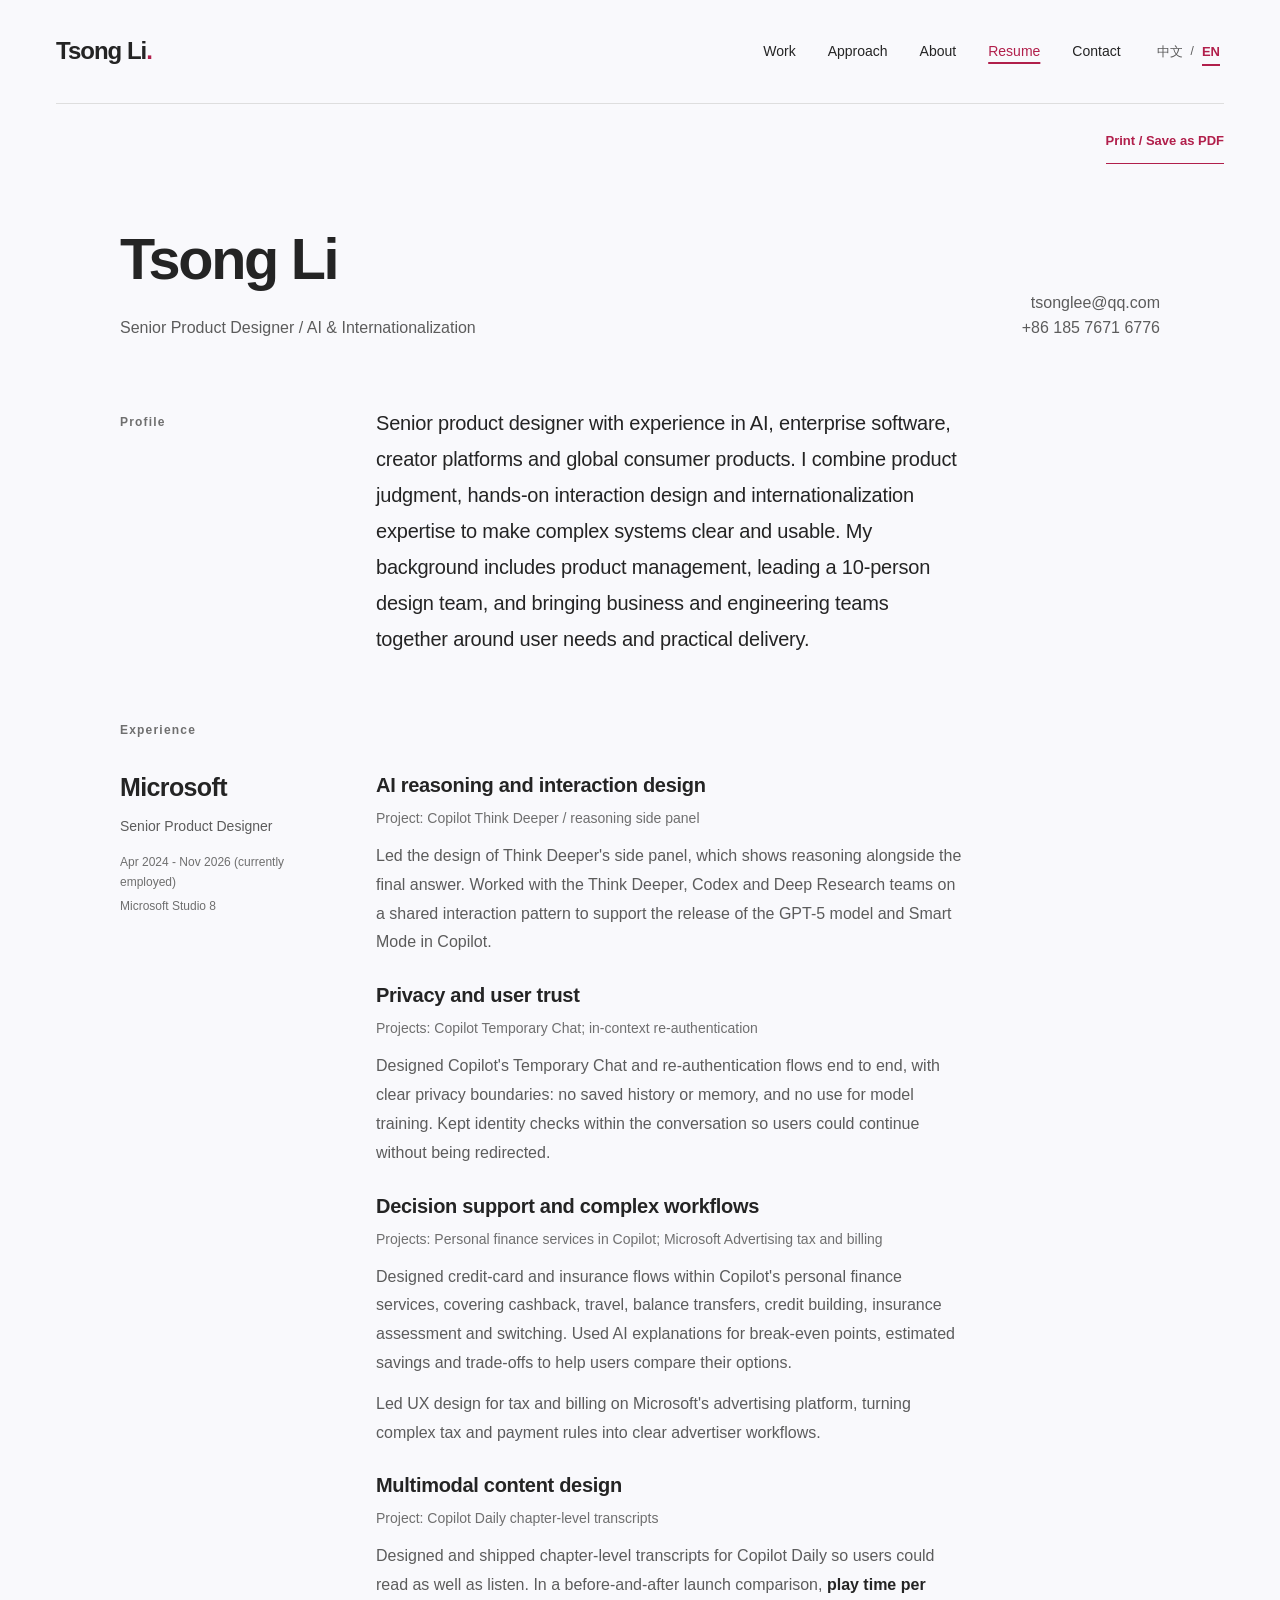
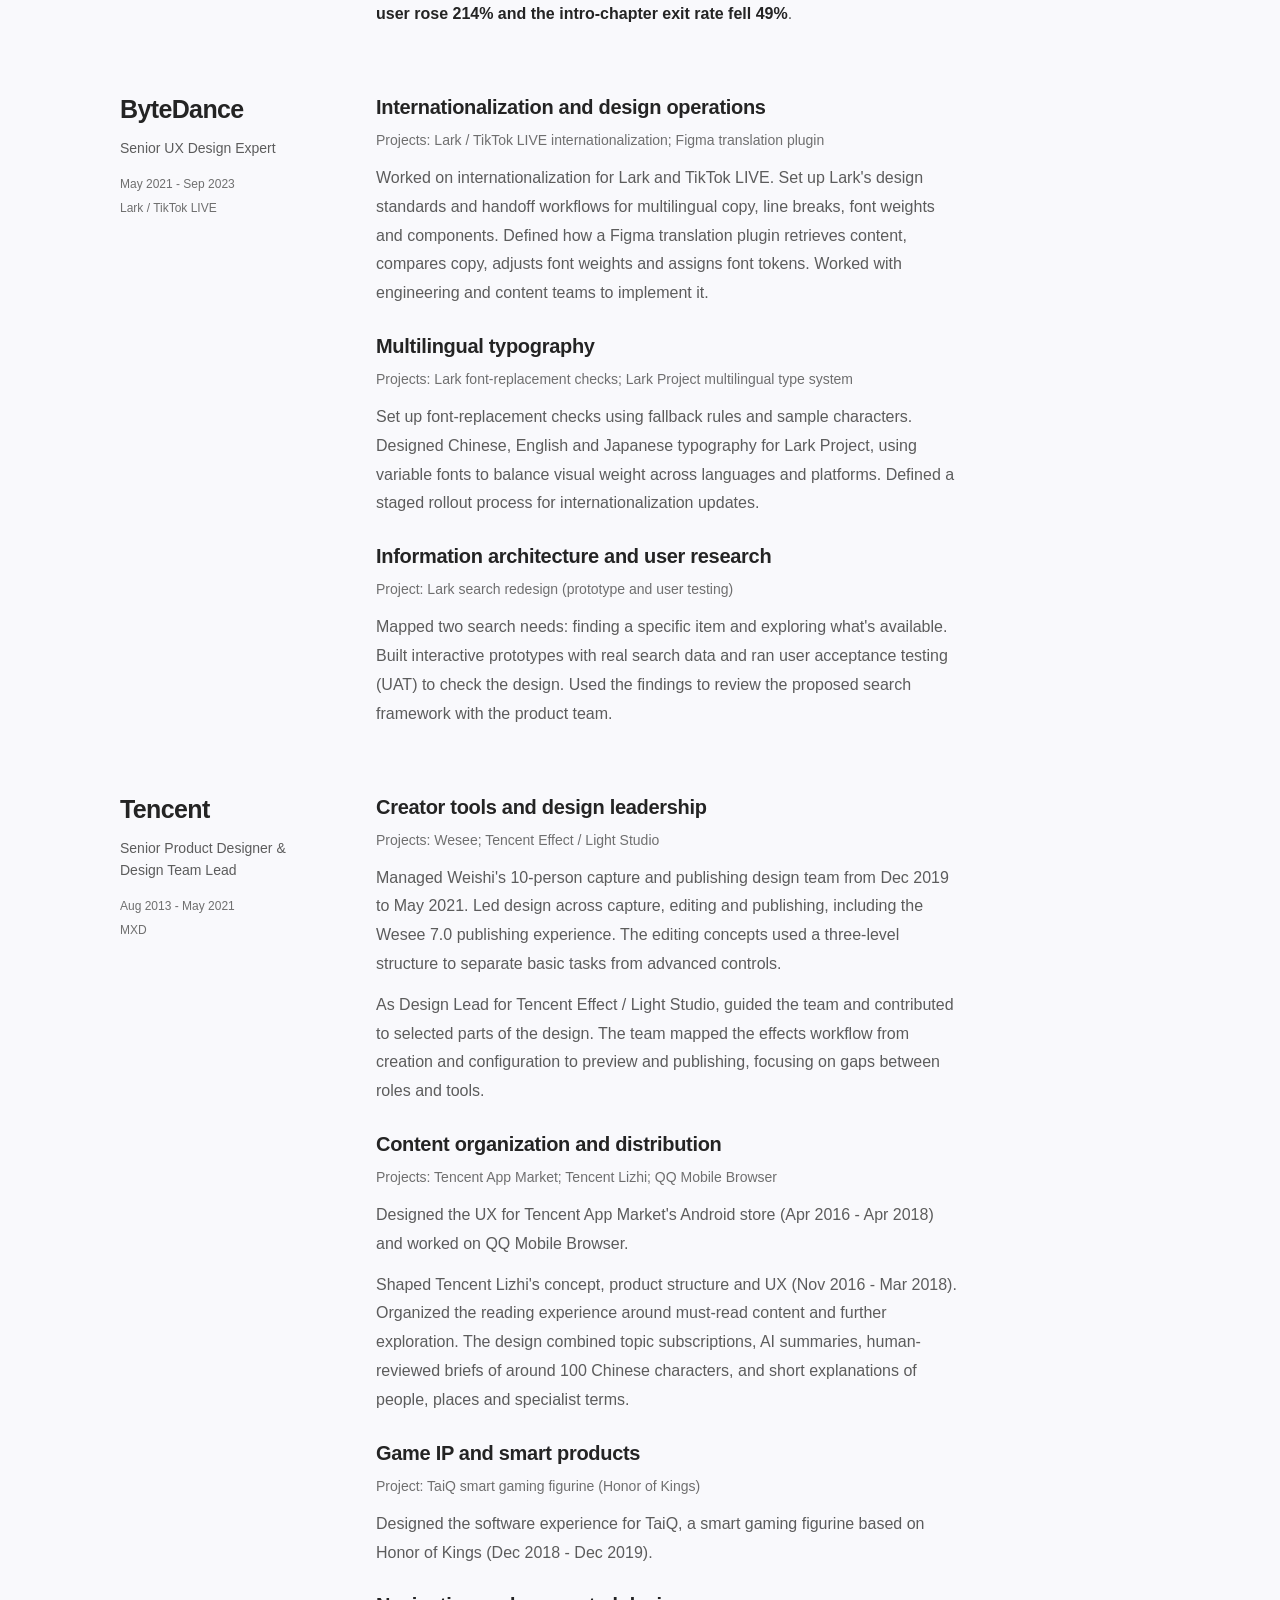
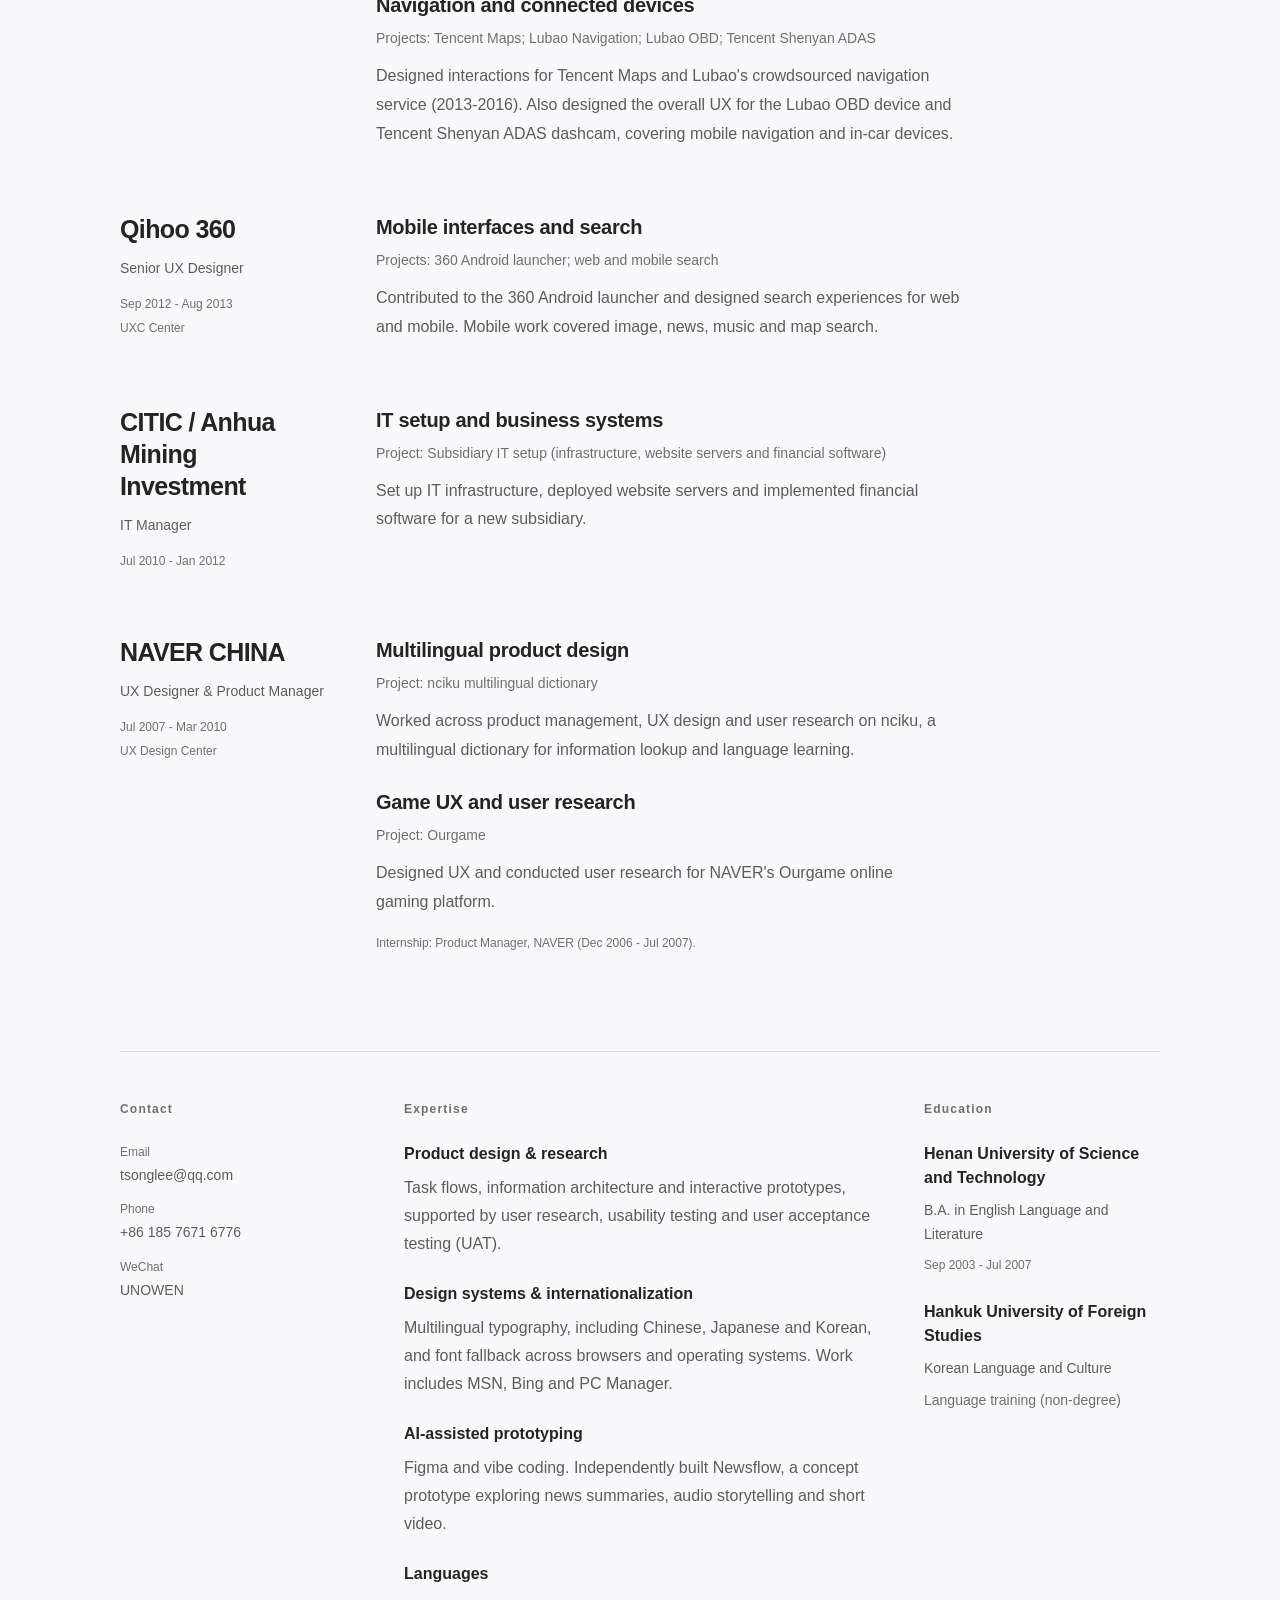
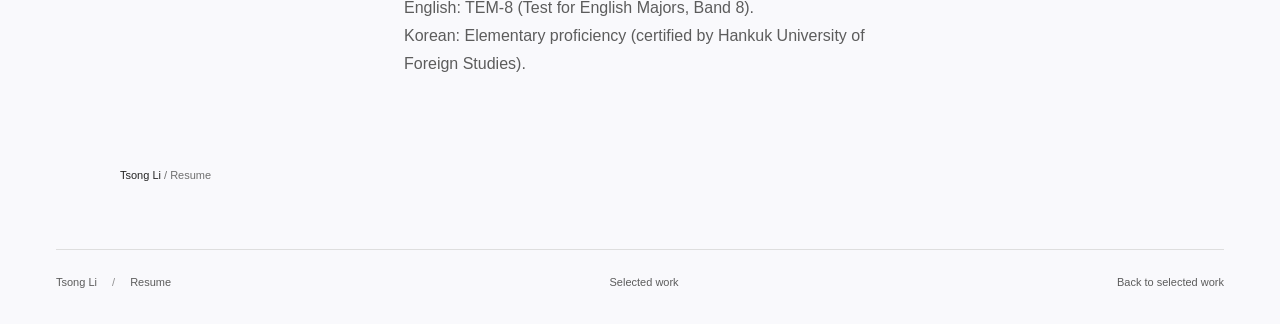
==== resume.html @ 985e0d4c "Publish bilingual portfolio and resume" ====
<!doctype html>
<html lang="en">
<head>
  <meta charset="utf-8">
  <meta name="viewport" content="width=device-width, initial-scale=1">
  <meta name="description" content="Tsong Li's professional resume, including experience, expertise, education, and contact information.">
  <title>Tsong Li | Resume</title>
  <script>
      (() => {
        const param = new URLSearchParams(window.location.search).get("scoutTheme");
        const theme =
          param || (window.matchMedia("(prefers-color-scheme: dark)").matches ? "dark" : "light");
        document.documentElement.setAttribute("data-theme", theme);
      })();
    </script>
  <style>:root {
        color-scheme: light;
        --cp-bg: #f7f4ef;
        --cp-bg-elevated: #fcfbf8;
        --cp-surface: #ffffff;
        --cp-surface-soft: #f5f5f5;
        --cp-border: #dedede;
        --cp-border-strong: #919191;
        --cp-text: #242424;
        --cp-text-muted: #5c5c5c;
        --cp-text-soft: #6f6f6f;
        --cp-accent: #b11f4b;
        --cp-accent-hover: #9a1a41;
        --cp-accent-soft: rgba(177, 31, 75, 0.08);
        --cp-accent-fg: #ffffff;
        --cp-success: #16a34a;
        --cp-danger: #dc2626;
        --cp-warning: #f59e0b;
        --cp-link: #0078d4;
        --cp-shadow: 0 18px 48px rgba(0, 0, 0, 0.12);
        --cp-overlay: rgba(255, 255, 255, 0.8);
        --cp-panel: rgba(255, 255, 255, 0.86);
        --cp-panel-strong: rgba(255, 255, 255, 0.96);
        --cp-sheen: rgba(255, 255, 255, 0.55);
        --cp-highlight: rgba(177, 31, 75, 0.12);
      }
      html[data-theme="dark"] {
        color-scheme: dark;
        --cp-bg: #3d3b3a;
        --cp-bg-elevated: #343231;
        --cp-surface: #292929;
        --cp-surface-soft: #2e2e2e;
        --cp-border: #474747;
        --cp-border-strong: #5f5f5f;
        --cp-text: #dedede;
        --cp-text-muted: #919191;
        --cp-text-soft: #b0b0b0;
        --cp-accent: #fd8ea1;
        --cp-accent-hover: #fb7b91;
        --cp-accent-soft: rgba(253, 142, 161, 0.14);
        --cp-accent-fg: #1a1a1a;
        --cp-success: #4ade80;
        --cp-danger: #f87171;
        --cp-warning: #fbbf24;
        --cp-link: #4da6ff;
        --cp-shadow: 0 18px 48px rgba(0, 0, 0, 0.32);
        --cp-overlay: rgba(41, 41, 41, 0.88);
        --cp-panel: rgba(41, 41, 41, 0.72);
        --cp-panel-strong: rgba(41, 41, 41, 0.96);
        --cp-sheen: rgba(255, 255, 255, 0.04);
        --cp-highlight: rgba(253, 142, 161, 0.12);
      }</style>
  <script src="/language-init.js"></script>
  <link rel="stylesheet" href="/styles.css">
  <link rel="stylesheet" href="/resume.css">
  <script src="/translations.js" defer></script>
  <script src="/app.js" defer></script>
</head>
<body class="resume-page">
  <a class="skip-link" href="#main">Skip to content</a>
  <header class="site-header wrap">
    <a class="wordmark" href="/" aria-label="Tsong Li, home">Tsong Li<span class="wordmark-dot" aria-hidden="true">.</span></a>
    <nav aria-label="Main navigation">
      <a href="/#work">Work</a>
      <a href="/#approach">Approach</a>
      <a href="/#about">About</a>
      <a href="/resume.html" aria-current="page">Resume</a>
      <a href="/#contact">Contact</a>
    </nav>
  </header>
  <div class="resume-actions wrap">
    <button class="resume-print" type="button">Print / Save as PDF</button>
  </div>
  <main id="main" class="resume-shell">
    <div class="resume-copy resume-copy--en" data-direction="graphite" lang="en"><section class="resume" aria-labelledby="en-resume-name">
        <header class="resume-header">
          <div class="identity">
            <p class="eyebrow">Resume</p>
            <h1 id="en-resume-name">Tsong Li</h1>
            <p class="direction">Senior Product Designer / AI &amp; Internationalization</p>
          </div>
          <div class="header-contact" aria-label="Contact overview">
            <p>tsonglee@qq.com</p>
            <p>+86 185 7671 6776</p>
          </div>
        </header>

        <div class="resume-body">
          <div class="main-column">
            <section aria-labelledby="en-profile-heading">
              <div class="section-heading"><h2 id="en-profile-heading">Profile</h2></div>
              <p class="summary">Senior product designer with experience in AI, enterprise software, creator platforms and global consumer products. I combine product judgment, hands-on interaction design and internationalization expertise to make complex systems clear and usable. My background includes product management, leading a 10-person design team, and bringing business and engineering teams together around user needs and practical delivery.</p>
            </section>

            <section class="experience" aria-labelledby="en-experience-heading">
              <div class="section-heading"><h2 id="en-experience-heading">Experience</h2></div>

              <section class="job" aria-labelledby="en-microsoft-heading">
                <header class="job-info"><h3 class="job-title" id="en-microsoft-heading">Microsoft <span class="job-role">Senior Product Designer</span></h3>
<p class="job-meta"><span>Apr 2024 - Nov 2026 (currently employed)</span><span>Microsoft Studio 8</span></p></header>
                <ul>
                  <li>
                    <strong>AI reasoning and interaction design</strong>
                    <span class="case-projects">Project: <a href="/work/think-deeper.html">Copilot Think Deeper</a> / reasoning side panel</span>
                    <p class="case-detail">Led the design of Think Deeper's side panel, which shows reasoning alongside the final answer. Worked with the Think Deeper, Codex and Deep Research teams on a shared interaction pattern to support the release of the GPT-5 model and Smart Mode in Copilot.</p>
                  </li>
                  <li>
                    <strong>Privacy and user trust</strong>
                    <span class="case-projects">Projects: <a href="/work/private-chat.html">Copilot Temporary Chat</a>; in-context re-authentication</span>
                    <p class="case-detail">Designed Copilot's Temporary Chat and re-authentication flows end to end, with clear privacy boundaries: no saved history or memory, and no use for model training. Kept identity checks within the conversation so users could continue without being redirected.</p>
                  </li>
                  <li>
                    <strong>Decision support and complex workflows</strong>
                    <span class="case-projects">Projects: <a href="/work/personal-finance.html">Personal finance services in Copilot</a>; <a href="/work/tax-cti.html">Microsoft Advertising tax and billing</a></span>
                    <p class="case-detail">Designed credit-card and insurance flows within Copilot's personal finance services, covering cashback, travel, balance transfers, credit building, insurance assessment and switching. Used AI explanations for break-even points, estimated savings and trade-offs to help users compare their options.</p>
                    <p class="case-detail">Led UX design for tax and billing on Microsoft's advertising platform, turning complex tax and payment rules into clear advertiser workflows.</p>
                  </li>
                  <li>
                    <strong>Multimodal content design</strong>
                    <span class="case-projects">Project: <a href="/work/copilot-daily.html">Copilot Daily</a> chapter-level transcripts</span>
                    <p class="case-detail">Designed and shipped chapter-level transcripts for Copilot Daily so users could read as well as listen. In a before-and-after launch comparison, <strong>play time per user rose 214% and the intro-chapter exit rate fell 49%</strong>.</p>
                  </li>
                </ul>
              </section>

              <section class="job" aria-labelledby="en-bytedance-heading">
                <header class="job-info"><h3 class="job-title" id="en-bytedance-heading">ByteDance <span class="job-role">Senior UX Design Expert</span></h3>
<p class="job-meta"><span>May 2021 - Sep 2023</span><span>Lark / TikTok LIVE</span></p></header>
                <ul>
                  <li>
                    <strong>Internationalization and design operations</strong>
                    <span class="case-projects">Projects: <a href="/work/lark-i18n.html">Lark / TikTok LIVE internationalization</a>; Figma translation plugin</span>
                    <p class="case-detail">Worked on internationalization for Lark and TikTok LIVE. Set up Lark's design standards and handoff workflows for multilingual copy, line breaks, font weights and components. Defined how a Figma translation plugin retrieves content, compares copy, adjusts font weights and assigns font tokens. Worked with engineering and content teams to implement it.</p>
                  </li>
                  <li>
                    <strong>Multilingual typography</strong>
                    <span class="case-projects">Projects: Lark font-replacement checks; Lark Project multilingual type system</span>
                    <p class="case-detail">Set up font-replacement checks using fallback rules and sample characters. Designed Chinese, English and Japanese typography for Lark Project, using variable fonts to balance visual weight across languages and platforms. Defined a staged rollout process for internationalization updates.</p>
                  </li>
                  <li>
                    <strong>Information architecture and user research</strong>
                    <span class="case-projects">Project: Lark search redesign (prototype and user testing)</span>
                    <p class="case-detail">Mapped two search needs: finding a specific item and exploring what's available. Built interactive prototypes with real search data and ran user acceptance testing (UAT) to check the design. Used the findings to review the proposed search framework with the product team.</p>
                  </li>
                </ul>
              </section>

              <section class="job career-continuation" aria-labelledby="en-tencent-heading">
                <header class="job-info"><h3 class="job-title" id="en-tencent-heading">Tencent <span class="job-role">Senior Product Designer &amp; Design Team Lead</span></h3>
<p class="job-meta"><span>Aug 2013 - May 2021</span><span>MXD</span></p></header>
                <ul>
                  <li>
                    <strong>Creator tools and design leadership</strong>
                    <span class="case-projects">Projects: <a href="/work/weishi-7.html">Wesee</a>; <a href="/work/light-studio.html">Tencent Effect / Light Studio</a></span>
                    <p class="case-detail">Managed Weishi's 10-person capture and publishing design team from Dec 2019 to May 2021. Led design across capture, editing and publishing, including the Wesee 7.0 publishing experience. The editing concepts used a three-level structure to separate basic tasks from advanced controls.</p>
                    <p class="case-detail">As Design Lead for Tencent Effect / Light Studio, guided the team and contributed to selected parts of the design. The team mapped the effects workflow from creation and configuration to preview and publishing, focusing on gaps between roles and tools.</p>
                  </li>
                  <li>
                    <strong>Content organization and distribution</strong>
                    <span class="case-projects">Projects: Tencent App Market; Tencent Lizhi; QQ Mobile Browser</span>
                    <p class="case-detail">Designed the UX for Tencent App Market's Android store (Apr 2016 - Apr 2018) and worked on QQ Mobile Browser.</p>
                    <p class="case-detail">Shaped Tencent Lizhi's concept, product structure and UX (Nov 2016 - Mar 2018). Organized the reading experience around must-read content and further exploration. The design combined topic subscriptions, AI summaries, human-reviewed briefs of around 100 Chinese characters, and short explanations of people, places and specialist terms.</p>
                  </li>
                  <li>
                    <strong>Game IP and smart products</strong>
                    <span class="case-projects">Project: TaiQ smart gaming figurine (Honor of Kings)</span>
                    <p class="case-detail">Designed the software experience for TaiQ, a smart gaming figurine based on Honor of Kings (Dec 2018 - Dec 2019).</p>
                  </li>
                  <li>
                    <strong>Navigation and connected devices</strong>
                    <span class="case-projects">Projects: Tencent Maps; Lubao Navigation; Lubao OBD; Tencent Shenyan ADAS</span>
                    <p class="case-detail">Designed interactions for Tencent Maps and Lubao's crowdsourced navigation service (2013-2016). Also designed the overall UX for the Lubao OBD device and Tencent Shenyan ADAS dashcam, covering mobile navigation and in-car devices.</p>
                  </li>
                </ul>
              </section>

              <section class="job" aria-labelledby="en-qihoo-heading">
                <header class="job-info"><h3 class="job-title" id="en-qihoo-heading">Qihoo 360 <span class="job-role">Senior UX Designer</span></h3>
<p class="job-meta"><span>Sep 2012 - Aug 2013</span><span>UXC Center</span></p></header>
                <ul>
                  <li>
                    <strong>Mobile interfaces and search</strong>
                    <span class="case-projects">Projects: 360 Android launcher; web and mobile search</span>
                    <p class="case-detail">Contributed to the 360 Android launcher and designed search experiences for web and mobile. Mobile work covered image, news, music and map search.</p>
                  </li>
                </ul>
              </section>

              <section class="job" aria-labelledby="en-citic-heading">
                <header class="job-info"><h3 class="job-title" id="en-citic-heading">CITIC / Anhua Mining Investment <span class="job-role">IT Manager</span></h3>
<p class="job-meta"><span>Jul 2010 - Jan 2012</span></p></header>
                <ul>
                  <li>
                    <strong>IT setup and business systems</strong>
                    <span class="case-projects">Project: Subsidiary IT setup (infrastructure, website servers and financial software)</span>
                    <p class="case-detail">Set up IT infrastructure, deployed website servers and implemented financial software for a new subsidiary.</p>
                  </li>
                </ul>
              </section>

              <section class="job" aria-labelledby="en-naver-heading">
                <header class="job-info"><h3 class="job-title" id="en-naver-heading">NAVER CHINA <span class="job-role">UX Designer &amp; Product Manager</span></h3>
<p class="job-meta"><span>Jul 2007 - Mar 2010</span><span>UX Design Center</span></p></header>
                <ul>
                  <li>
                    <strong>Multilingual product design</strong>
                    <span class="case-projects">Project: nciku multilingual dictionary</span>
                    <p class="case-detail">Worked across product management, UX design and user research on nciku, a multilingual dictionary for information lookup and language learning.</p>
                  </li>
                  <li>
                    <strong>Game UX and user research</strong>
                    <span class="case-projects">Project: Ourgame</span>
                    <p class="case-detail">Designed UX and conducted user research for NAVER's Ourgame online gaming platform.</p>
                  </li>
                </ul>
                <p class="job-note">Internship: Product Manager, NAVER (Dec 2006 - Jul 2007).</p>
              </section>
            </section>
          </div>

          <aside class="sidebar" aria-label="Contact, expertise and education">
            <section aria-labelledby="en-contact-heading">
              <div class="section-heading"><h2 id="en-contact-heading">Contact</h2></div>
              <dl class="contact-list">
                <div><dt>Email</dt><dd>tsonglee@qq.com</dd></div>
                <div><dt>Phone</dt><dd>+86 185 7671 6776</dd></div>
                <div><dt>WeChat</dt><dd>UNOWEN</dd></div>
              </dl>
            </section>

            <section aria-labelledby="en-skills-heading">
              <div class="section-heading"><h2 id="en-skills-heading">Expertise</h2></div>
              <dl class="skill-list">
                <div><dt>Product design &amp; research</dt><dd>Task flows, information architecture and interactive prototypes, supported by user research, usability testing and user acceptance testing (UAT).</dd></div>
                <div><dt>Design systems &amp; internationalization</dt><dd>Multilingual typography, including Chinese, Japanese and Korean, and font fallback across browsers and operating systems. Work includes MSN, Bing and PC Manager.</dd></div>
                <div><dt>AI-assisted prototyping</dt><dd>Figma and vibe coding. Independently built Newsflow, a concept prototype exploring news summaries, audio storytelling and short video.</dd></div>
                <div><dt>Languages</dt><dd>English: TEM-8 (Test for English Majors, Band 8).<br />Korean: Elementary proficiency (certified by Hankuk University of Foreign Studies).</dd></div>
              </dl>
            </section>

            <section class="education" aria-labelledby="en-education-heading">
              <div class="section-heading"><h2 id="en-education-heading">Education</h2></div>
              <div class="education-entry">
                <h3>Henan University of Science and Technology</h3>
                <p>B.A. in English Language and Literature</p>
                <p class="education-time">Sep 2003 - Jul 2007</p>
              </div>
              <div class="education-entry">
                <h3>Hankuk University of Foreign Studies</h3>
                <p>Korean Language and Culture</p>
                <p class="education-note">Language training (non-degree)</p>
              </div>
            </section>
          </aside>
        </div>

        <footer class="resume-footer"><p><span class="footer-name">Tsong Li</span> / Resume</p></footer>
      </section></div>
    <div class="resume-copy resume-copy--zh" data-direction="graphite" lang="zh-CN"><section class="resume" aria-labelledby="zh-resume-name">
        <header class="resume-header">
          <div class="identity">
            <p class="eyebrow">个人简历 / <span lang="en">Curriculum vitae</span></p>
            <h1 id="zh-resume-name">李聪 <span class="name-en" lang="en">Tsong Li</span></h1>
            <p class="direction">高级产品设计师 · AI 产品与国际化</p>
          </div>
          <div class="header-contact" aria-label="联系信息概览">
            <p>tsonglee@qq.com</p>
            <p>+86 185 7671 6776</p>
          </div>
        </header>

        <div class="resume-body">
          <div class="main-column">
            <section aria-labelledby="zh-summary-heading">
              <div class="section-heading">
                <h2 id="zh-summary-heading">个人简介</h2>
                <span class="section-en" lang="en">Profile</span>
              </div>
              <p class="summary">职业经历涵盖面向全球用户的词典与搜索产品，以及地图出行、内容创作、企业协作和 AI 产品。兼有产品设计、产品管理和团队领导经验，曾负责 10 人团队的人员管理与设计指导。专注于 AI 产品与国际化设计，帮助用户理解复杂信息、作出判断并完成操作；通过多语言规范、工具和交付流程，让设计方法能够复用。</p>
            </section>

            <section class="experience" aria-labelledby="zh-experience-heading">
              <div class="section-heading">
                <h2 id="zh-experience-heading">工作经历</h2>
                <span class="section-en" lang="en">Experience</span>
              </div>
              <section class="job" aria-labelledby="zh-job-one">
                <header class="job-info"><h3 class="job-title" id="zh-job-one">Microsoft 微软 <span class="job-role">高级产品设计师</span></h3>
<p class="job-meta">2024.04 &#8211; 2026.11（目前在职） <span aria-hidden="true">·</span> Microsoft Studio 8</p></header>
                <ul>
                  <li>
                    <strong>AI 可解释性与交互框架</strong>
                    <span class="case-projects">案例：<a href="/work/think-deeper.html">Copilot Think Deeper</a> · 推理过程侧栏</span>
                    <p class="case-detail">作为 Think Deeper 设计负责人，设计推理过程侧栏，让用户能够对照查看推理过程与最终答案。协调 Think Deeper、Codex 与 Deep Research 的交互结构，形成可复用的设计模式，支持 Copilot 中 GPT-5 模型与 Smart Mode 的发布。</p>
                  </li>
                  <li>
                    <strong>用户信任与连续交互</strong>
                    <span class="case-projects">案例：<a href="/work/private-chat.html">Copilot 临时对话</a> · 对话内身份重新验证</span>
                    <p class="case-detail">端到端设计临时对话与重新验证弹窗，兼顾隐私控制和任务的连续性。清楚说明“不留历史与记忆、不用于训练”的会话边界，并让身份验证在当前对话中完成，避免跳转打断任务。</p>
                  </li>
                  <li>
                    <strong>复杂决策与业务流程设计</strong>
                    <span class="case-projects">案例：<a href="/work/personal-finance.html">Copilot 个人金融服务</a> · <a href="/work/tax-cti.html">Microsoft Advertising 税务与账单</a></span>
                    <p class="case-detail">设计 Copilot 个人金融服务中的信用卡引导流程，涵盖返现、旅行、余额转移和信用建立，并延伸至保险诊断与切换。通过 AI 解释模块说明盈亏平衡、预估节省和不同方案的取舍，帮助用户理解决策依据。</p>
                    <p class="case-detail">主导广告平台的税务与账单体验设计，将复杂的税务和支付要求梳理为清晰、可扩展的广告主操作流程，兼顾业务规则与操作的可理解性。</p>
                  </li>
                  <li>
                    <strong>多模态内容体验</strong>
                    <span class="case-projects">案例：<a href="/work/copilot-daily.html">Copilot Daily</a> 逐章节文稿</span>
                    <p class="case-detail">设计并上线逐章节文稿，让用户既能听音频，也能读文字。上线前后对比，<strong>人均播放时长提升 214%，开场章节退出率下降 49%</strong>。</p>
                  </li>
                </ul>
              </section>
              <section class="job" aria-labelledby="zh-job-two">
                <header class="job-info"><h3 class="job-title" id="zh-job-two">字节跳动 <span class="job-role">高级用户体验设计专家</span></h3>
<p class="job-meta">2021.05 &#8211; 2023.09 <span aria-hidden="true">·</span> Lark / TikTok LIVE</p></header>
                <ul>
                  <li>
                    <strong>国际化体系与设计运营</strong>
                    <span class="case-projects">案例：<a href="/work/lark-i18n.html">Lark／TikTok LIVE 国际化</a> · Figma 翻译插件</span>
                    <p class="case-detail">推进 Lark 与 TikTok LIVE 的国际化体验设计，为多语言文案、换行、字重和组件差异制定 Lark 设计规范及交付 SOP。定义 Figma 翻译插件获取内容、比对文案、调整字重和分配字体 Token 的逻辑，并与研发、内容团队合作完成实现。</p>
                  </li>
                  <li>
                    <strong>多语言排版与跨平台一致性</strong>
                    <span class="case-projects">案例：Lark 字体替换验证 · Lark Project 多语言字体体系</span>
                    <p class="case-detail">根据字体回退机制和特征字符卡制定字体替换的验证标准，让排版判断有明确的检查依据。为 Lark Project 设计适用于中、英、日的跨平台字体方案，用可变字体平衡字重，并建立国际化改版的灰度发布机制。</p>
                  </li>
                  <li>
                    <strong>信息架构与用户验证</strong>
                    <span class="case-projects">案例：Lark 搜索框架重构（原型与用户验证）</span>
                    <p class="case-detail">将企业用户的搜索需求分为“快速查找”和“探索式搜索”，用真实搜索数据制作可交互原型，并开展 UAT，检验搜索框架的假设。将研究和原型验证结果用于产品评审。</p>
                  </li>
                </ul>
              </section>
              <section class="job career-continuation" aria-labelledby="zh-job-three">
                <header class="job-info"><h3 class="job-title" id="zh-job-three">腾讯 <span class="job-role">高级产品设计师、设计团队负责人</span></h3>
<p class="job-meta">2013.08 &#8211; 2021.05 <span aria-hidden="true">·</span> MXD</p></header>
                <ul>
                  <li>
                    <strong>创作链路与工具平台设计</strong>
                    <span class="case-projects">案例：<a href="/work/weishi-7.html">微视</a> · <a href="/work/light-studio.html">Tencent Effect／Light Studio</a></span>
                    <p class="case-detail">设计工作覆盖微视的拍摄、编辑和发布环节，带队设计微视 7.0 发布体验，并在编辑方案中用三层框架区分基础与进阶操作。2019.12 &#8211; 2021.05 担任微视拍摄与发布设计团队负责人，负责 10 人团队的人员管理与设计指导。</p>
                    <p class="case-detail">在 Tencent Effect／Light Studio 担任 Design Lead，指导团队并参与部分设计。针对角色交接和工具流程不连贯的问题，带领团队梳理特效从创意、配置、预览到发布的完整流程。</p>
                  </li>
                  <li>
                    <strong>信息架构与内容分发</strong>
                    <span class="case-projects">案例：应用宝（Tencent App Market） · 腾讯立知 · QQ 手机浏览器</span>
                    <p class="case-detail">负责应用宝 Android 应用商店的 UX 设计（2016.04 &#8211; 2018.04），并承担 QQ 手机浏览器的体验设计。在腾讯立知负责概念探索、产品框架和整体体验（2016.11 &#8211; 2018.03）。围绕重要信息获取和延伸阅读，以“有限必读＋持续探索”组织内容，并结合主题订阅、AI 摘要、经人工校验的百字概览和实体释义。</p>
                  </li>
                  <li>
                    <strong>游戏 IP 与智能产品体验</strong>
                    <span class="case-projects">案例：TaiQ 智能游戏手办（王者荣耀）</span>
                    <p class="case-detail">2018.12 &#8211; 2019.12 负责以《王者荣耀》为特色的 TaiQ 智能游戏手办软件体验设计，将游戏 IP 内容与智能设备结合，拓展屏幕之外的产品体验。</p>
                  </li>
                  <li>
                    <strong>跨终端出行体验</strong>
                    <span class="case-projects">案例：腾讯地图 · 路宝导航 · 路宝 OBD · 腾讯神眼 ADAS</span>
                    <p class="case-detail">2013 &#8211; 2016 年承担腾讯地图与众包导航产品路宝的交互设计，并负责路宝 OBD、腾讯神眼 ADAS 行车记录仪的整体体验设计。工作覆盖地图信息、移动导航和车载设备，设计范围从移动服务扩展到软硬件结合的产品。</p>
                  </li>
                </ul>
              </section>
              <section class="job" aria-labelledby="zh-job-four">
                <header class="job-info"><h3 class="job-title" id="zh-job-four">奇虎 360 <span class="job-role">高级用户体验设计师</span></h3>
<p class="job-meta">2012.09 &#8211; 2013.08 <span aria-hidden="true">·</span> UXC Center</p></header>
                <ul>
                  <li>
                    <strong>移动入口与搜索体验</strong>
                    <span class="case-projects">案例：360 Android 手机桌面 · 网页搜索 · 移动搜索</span>
                    <p class="case-detail">参与 360 Android 手机桌面设计，承担网页与移动搜索的体验设计，覆盖移动端入口和跨端信息查询。移动搜索包括图片、新闻、音乐和地图等内容类型。</p>
                  </li>
                </ul>
              </section>
              <section class="job" aria-labelledby="zh-job-five">
                <header class="job-info"><h3 class="job-title" id="zh-job-five">中信安华投资 <span class="job-role">企业 IT 信息部主任</span></h3>
<p class="job-meta">2010.07 &#8211; 2012.01</p></header>
                <ul>
                  <li>
                    <strong>企业信息化与系统实施</strong>
                    <span class="case-projects">案例：子公司信息化筹建（IT 基础设施、网站服务器、财务软件）</span>
                    <p class="case-detail">参与子公司的前期筹建，根据初期运营需要，负责搭建 IT 基础设施、部署网站服务器和实施财务软件。</p>
                  </li>
                </ul>
              </section>
              <section class="job" aria-labelledby="zh-job-six">
                <header class="job-info"><h3 class="job-title" id="zh-job-six">NAVER CHINA <span class="job-role">用户体验设计师、产品经理</span></h3>
<p class="job-meta">2007.07 &#8211; 2010.03 <span aria-hidden="true">·</span> UX Design Center</p></header>
                <ul>
                  <li>
                    <strong>跨语言产品设计与管理</strong>
                    <span class="case-projects">案例：nciku 全球多语言词典</span>
                    <p class="case-detail">负责 nciku 的产品管理、产品设计与用户研究，覆盖跨语言信息查询与学习体验。</p>
                  </li>
                  <li>
                    <strong>用户研究与游戏体验设计</strong>
                    <span class="case-projects">案例：Ourgame／联众游戏</span>
                    <p class="case-detail">承担 NAVER 旗下联众游戏的用户体验设计与用户研究。</p>
                  </li>
                </ul>
                <p class="job-note">此前实习：2006.12 &#8211; 2007.07，NAVER 产品经理（实习）。</p>
              </section>
            </section>
          </div>

          <aside class="sidebar" aria-label="联系方式、专业技能和教育背景">
            <section aria-labelledby="zh-contact-heading">
              <div class="section-heading">
                <h2 id="zh-contact-heading">联系方式</h2>
                <span class="section-en" lang="en">Contact</span>
              </div>
              <dl class="contact-list">
                <div><dt>邮箱</dt><dd>tsonglee@qq.com</dd></div>
                <div><dt>电话</dt><dd>+86 185 7671 6776</dd></div>
                <div><dt>微信</dt><dd>UNOWEN</dd></div>
              </dl>
            </section>

            <section aria-labelledby="zh-skills-heading">
              <div class="section-heading">
                <h2 id="zh-skills-heading">专业技能</h2>
                <span class="section-en" lang="en">Skills</span>
              </div>
              <dl class="skill-list">
                <div><dt>产品与验证</dt><dd>任务流程、信息架构与交互原型；结合用户研究、UAT 和可用性测试验证方案</dd></div>
                <div><dt>设计系统与国际化</dt><dd>多语言字体体系、CJK 排版与浏览器／操作系统字体回退；覆盖 MSN、Bing、PC Manager</dd></div>
                <div><dt>AI 辅助原型</dt><dd>Figma、Vibe Coding；独立构建 Newsflow 概念原型，探索新闻摘要、播报与短视频体验</dd></div>
                <div><dt>语言能力</dt><dd>英语专业八级（TEM-8）<br />韩国语：初级（韩国外国语大学认证）</dd></div>
              </dl>
            </section>

            <section class="education" aria-labelledby="zh-education-heading">
              <div class="section-heading">
                <h2 id="zh-education-heading">教育背景</h2>
                <span class="section-en" lang="en">Education</span>
              </div>
              <div class="education-entry">
                <h3>河南科技大学</h3>
                <p>英语语言文学 / 学士</p>
                <p class="education-time">2003.09 &#8211; 2007.07</p>
              </div>
              <div class="education-entry">
                <h3>韩国外国语大学</h3>
                <p>韩语与韩国文化</p>
                <p class="education-note">语言培训经历 · 非学位</p>
              </div>
            </section>
          </aside>
        </div>

        <footer class="resume-footer">
          <p><span class="footer-name">李聪 · Tsong Li</span> <span aria-hidden="true">/</span> 个人简历</p>
        </footer>
      </section></div>
  </main>
  <footer class="site-footer wrap resume-site-footer">
    <span>Tsong Li <span class="footer-divider">/</span> Resume</span>
    <span>Selected work</span>
    <a href="/#work">Back to selected work</a>
  </footer>
</body>
</html>
---- styles.css ----
:root {
  --cp-secondary: var(--cp-text-muted);
  font-family: "Segoe UI", Aptos, Calibri, "Microsoft YaHei", "PingFang SC", "Noto Sans CJK SC", -apple-system, BlinkMacSystemFont, sans-serif;
  font-synthesis: none;
}

:root {
  --cp-bg: oklch(98.3% 0.004 285);
  --cp-bg-elevated: oklch(99.2% 0.002 285);
  --cp-surface: oklch(100% 0 0);
  --cp-surface-soft: oklch(96.6% 0.004 285);
  --cp-reference-surface: oklch(99.2% 0.002 285);
}

html[data-theme="dark"] { --cp-secondary: var(--cp-text-soft); }
html[data-theme="dark"] {
  --cp-bg: oklch(23% 0.008 285);
  --cp-bg-elevated: oklch(27% 0.008 285);
  --cp-surface: oklch(30% 0.006 285);
  --cp-surface-soft: oklch(33% 0.006 285);
}
html.i18n-pending body { visibility: hidden; }
html[lang="zh-CN"] body { line-height: 1.78; }
html[lang="zh-CN"] body :is(h1, h2, h3, h4, h5) { letter-spacing: 0; line-height: 1.3; }
html[lang="zh-CN"] .project-copy :is(h3, h4, h5) { letter-spacing: 0; line-height: 1.3; }
html[lang="zh-CN"] :is(.project-thesis, .positioning, .about-copy p, .format-directions dt, .architecture-step strong) { letter-spacing: 0; }
html[lang="zh-CN"] :is(h1, h2, h3, h4, h5, p, .format-directions dt, .architecture-step) br { display: none; }
html[lang="zh-CN"] .home-hero h1 > br { display: inline; }
html[lang="zh-CN"] .home-hero .hero-title-line { white-space: nowrap; }
html[lang="en"] .home-hero [lang="zh-CN"].hero-title-comma,
html[lang="en"] .home-hero [lang="zh-CN"].hero-title-period,
html[lang="zh-CN"] .home-hero [lang="en"].hero-title-comma,
html[lang="zh-CN"] .home-hero [lang="en"].hero-title-period { display: none; }
html[lang="zh-CN"] .home-hero .hero-title-comma { color: var(--cp-text); }
html[lang="zh-CN"] .eyebrow,
html[lang="zh-CN"] .index-label,
html[lang="zh-CN"] .project-number,
html[lang="zh-CN"] .step-label,
html[lang="zh-CN"] .language-code,
html[lang="zh-CN"] .mono { letter-spacing: 0; }
* { box-sizing: border-box; }
html { scroll-behavior: smooth; scroll-padding-top: 32px; }
body { margin: 0; background: var(--cp-bg); color: var(--cp-text); font-size: 16px; line-height: 1.6; -webkit-font-smoothing: antialiased; }
::selection { background: var(--cp-highlight); color: var(--cp-text); }
a { color: inherit; text-decoration: none; text-underline-offset: 5px; }
button { font: inherit; }
button, summary, a { -webkit-tap-highlight-color: var(--cp-highlight); }
a:hover { color: var(--cp-accent); }
button, summary { cursor: pointer; }
button:focus-visible, a:focus-visible, summary:focus-visible, [tabindex]:focus-visible { outline: 2px solid var(--cp-accent); outline-offset: 5px; border-radius: 2px; }
[hidden] { display: none !important; }
h1, h2, h3, h4, p, figure, blockquote { margin: 0; }
h1, h2, h3, h4 { font-weight: 500; line-height: 1.15; }
p + p { margin-top: 16px; }
button { color: var(--cp-text); }
.wrap { width: min(1168px, calc(100% - 96px)); margin-inline: auto; }
.sr-only { position: absolute; width: 1px; height: 1px; padding: 0; margin: -1px; overflow: hidden; clip-path: inset(50%); white-space: nowrap; border: 0; }
.skip-link { position: absolute; left: 24px; top: -100px; padding: 12px 20px; background: var(--cp-surface); color: var(--cp-accent); z-index: 10; }
.skip-link:focus { top: 12px; }
.site-header { display: grid; grid-template-columns: 1fr auto; align-items: center; min-height: 104px; border-bottom: 1px solid var(--cp-border); }
.wordmark { width: fit-content; font-weight: 600; font-size: 24px; letter-spacing: -1px; }
.wordmark-dot { color: var(--cp-accent); }
.site-header nav { display: flex; align-items: center; gap: 32px; font-size: 14px; }
.site-header nav a { padding-block: 12px; }
.site-header nav a[aria-current="page"] { color: var(--cp-accent); text-decoration: underline; text-decoration-thickness: 2px; text-underline-offset: 6px; }
.language-switch { display: inline-flex; align-items: center; flex-shrink: 0; gap: 4px; }
.language-switch > span { color: var(--cp-secondary); font-size: 12px; }
.language-switch button { display: inline-flex; align-items: center; min-height: 44px; border: 0; border-radius: 0; background: none; color: var(--cp-secondary); padding: 10px 4px; font-size: 13px; font-weight: 600; line-height: 1.5; }
.language-switch button > span { display: inline-block; position: relative; }
.language-switch button > span::after { content: ""; position: absolute; inset-inline: 0; bottom: -5px; height: 2px; background: var(--cp-accent); opacity: 0; }
.language-switch button[aria-pressed="true"] { color: var(--cp-accent); }
.language-switch button[aria-pressed="true"] > span::after { opacity: 1; }
.home-hero { display: grid; grid-template-columns: 1.3fr 1fr; gap: 96px; padding: 76px 0 72px; align-items: end; }
.eyebrow, .index-label, .project-number, .step-label, .language-code, .mono { font-family: Consolas, "Courier New", Courier, monospace; }
.eyebrow { font-size: 12px; line-height: 1.5; color: var(--cp-secondary); letter-spacing: .04em; }
.hero-heading .eyebrow { display: flex; align-items: center; gap: 12px; margin-bottom: 28px; }
.accent-stroke { width: 20px; height: 2px; background: var(--cp-accent); }
.home-hero h1 { font-size: clamp(52px, 5.15vw, 74px); line-height: 1.04; letter-spacing: -.06em; }
.accent-text { color: var(--cp-accent); }
.hero-intro { padding-bottom: 4px; max-width: 428px; }
.hero-intro .positioning { font-size: 24px; line-height: 1.4; letter-spacing: -.025em; color: var(--cp-text); }
.hero-intro p + p { font-size: 15px; color: var(--cp-secondary); line-height: 1.75; margin-top: 20px; }
.section-heading { display: flex; align-items: baseline; justify-content: space-between; gap: 20px; border-top: 1px solid var(--cp-border-strong); padding-top: 20px; }
.section-heading h2 { font-size: 14px; font-weight: 600; line-height: 1.6; }
.section-context { color: var(--cp-secondary); font-size: 13px; font-weight: 400; }
.section-heading h2 .section-context { margin-left: 16px; }
.index-label { font-size: 12px; color: var(--cp-secondary); letter-spacing: .025em; white-space: nowrap; }
.featured-project { display: grid; grid-template-columns: .8fr 1.2fr; gap: 64px; padding: 40px 0 60px; align-items: center; }
.work-group--copy-right .featured-project { grid-template-columns: .8fr 1.2fr; grid-template-areas: "copy figure"; }
.work-group--figure-left .featured-project { grid-template-columns: 1.2fr .8fr; grid-template-areas: "figure copy"; }
.work-group .featured-project > .project-copy { grid-area: copy; }
.work-group .featured-project > .project-figure { grid-area: figure; }
.work-group--text-only .featured-project {
  grid-template-columns: minmax(230px, .8fr) minmax(0, 1.2fr);
  gap: clamp(36px, 6vw, 76px);
  padding: 32px 0 38px;
  border-bottom: 1px solid var(--cp-border);
  align-items: start;
}
.work-group--text-only .earlier-text-heading,
.work-group--text-only .earlier-text-detail { min-width: 0; }
.work-group--text-only .earlier-text-heading .project-meta { max-width: 100%; }
.work-group--text-only .earlier-text-heading .project-category { margin-top: 16px; }
.work-group--text-only .earlier-text-heading h4 {
  margin: 8px 0 0;
  font-size: clamp(28px, 3vw, 34px);
  font-weight: 500;
  line-height: 1.2;
  letter-spacing: -.035em;
}
.work-group--text-only .earlier-text-heading .project-thesis {
  max-width: 390px;
  margin-top: 12px;
  font-size: 18px;
  line-height: 1.5;
}
.work-group--text-only .earlier-text-detail {
  display: flex;
  flex-direction: column;
  align-items: flex-start;
}
.work-group--text-only .earlier-text-detail .project-description {
  max-width: 660px;
  margin-top: 4px;
  font-size: 15px;
  line-height: 1.8;
}
.work-group--text-only .earlier-text-detail .role-line {
  margin-top: 20px;
  font-size: 12px;
}
.work-group--text-only .earlier-text-detail .text-link { margin-top: 12px; }
.project-copy { min-width: 0; }
.project-meta { display: flex; align-items: baseline; gap: 16px; font-size: 12px; color: var(--cp-secondary); }
.project-meta > span:last-child:not(:first-child) { margin-left: auto; }
.project-meta .project-number + span { margin-left: 8px; }
.project-number { font-size: 14px; color: var(--cp-accent); line-height: 1.6; }
.project-category { margin-top: 24px; color: var(--cp-secondary); font-size: 12px; }
.project-copy h3 { margin-top: 8px; font-size: 40px; letter-spacing: -.04em; }
.project-thesis { margin-top: 20px; font-size: 22px; line-height: 1.4; letter-spacing: -.025em; }
.project-description { color: var(--cp-secondary); margin-top: 16px; font-size: 15px; line-height: 1.7; max-width: 390px; }
.role-line { margin-top: 24px; font-size: 12px; color: var(--cp-secondary); }
.text-link { display: inline-block; font-size: 14px; font-weight: 600; padding: 8px 0; border-bottom: 1px solid var(--cp-text); }
.text-link:hover { border-color: var(--cp-accent); }
.project-copy > .text-link { margin-top: 20px; }
.project-figure { min-width: 0; }
.temporary-chat-visual picture { display: block; width: 100%; max-width: 100%; }
.temporary-chat-visual img { display: block; width: 100%; max-width: 100%; height: auto; border: 1px solid var(--cp-border); background: var(--cp-bg-elevated); }
.temporary-chat-overview { margin: 36px 0 0; }
.deep-research-figure { max-width: 100%; }
.deep-research-figure picture { display: block; width: 100%; max-width: 100%; }
.deep-research-figure img { display: block; width: 100%; max-width: 100%; height: auto; border: 1px solid var(--cp-border); background: var(--cp-bg-elevated); }
.deep-research-overview { margin: 36px 0 0; }
.deep-research-enhancements-figure { margin: 32px 0; }
.tax-cti-visual { max-width: 100%; }
.tax-cti-visual picture { display: block; width: 100%; max-width: 100%; }
.tax-cti-visual img { display: block; width: 100%; max-width: 100%; height: auto; border: 1px solid var(--cp-border); background: var(--cp-bg-elevated); }
.tax-cti-overview { margin: 36px 0 0; }
.tax-cti-stage-figure { margin: 32px 0; }
.tax-cti-stage-figure h3 { font-size: 22px; line-height: 1.35; margin-bottom: 16px; }
.lark-evidence-figure { max-width: 100%; margin: 32px 0 0; }
.lark-evidence-figure picture { display: block; width: 100%; max-width: 100%; }
.lark-evidence-figure img { display: block; width: 100%; max-width: 100%; height: auto; border: 1px solid var(--cp-border); background: var(--cp-bg-elevated); }
.lark-evidence-figure figcaption { color: var(--cp-text-muted); font-size: 12px; line-height: 1.7; margin-top: 12px; }
.project-screenshot > img { display: block; width: 100%; max-width: 100%; height: auto; border: 1px solid var(--cp-border); }
.daily-listening-figure, .daily-player-figure, .daily-adaptation-figure { max-width: 100%; }
.daily-listening-figure, .daily-adaptation-figure { margin: 32px 0 0; }
.daily-listening-figure > img, .daily-player-figure > img, .daily-adaptation-figure > img { display: block; width: 100%; max-width: 100%; height: auto; border: 1px solid var(--cp-border); }
.newsflow-hero-figure { max-width: 100%; margin: 32px 0 0; }
.newsflow-hero-figure > img { display: block; width: 100%; max-width: 100%; height: auto; border: 1px solid var(--cp-border); }
.newsflow-screen-grid { display: grid; grid-template-columns: repeat(2, minmax(0, 1fr)); gap: 24px; margin-top: 28px; }
.newsflow-screen { min-width: 0; max-width: 100%; margin-top: 28px; }
.newsflow-screen-grid > .newsflow-screen { margin-top: 0; }
.newsflow-screen > img { display: block; width: 100%; max-width: 100%; height: auto; border: 1px solid var(--cp-border); }
.newsflow-image-link { display: inline-block; margin-top: 8px; font-size: 13px; text-decoration: underline; text-underline-offset: 4px; }
.daily-player-figure { margin: 28px 0 0; }
.case-image-link, .daily-image-link { display: inline-block; margin-top: 12px; font-size: 13px; text-decoration: underline; text-underline-offset: 4px; }
.daily-metric-note { color: var(--cp-secondary); font-size: 12px; line-height: 1.65; }
figcaption { color: var(--cp-secondary); font-size: 11px; line-height: 1.6; margin-top: 12px; }
.feature-stage { padding: 24px; border: 1px solid var(--cp-border); border-radius: 16px; background: var(--cp-bg-elevated); }
.figure-topline { display: flex; justify-content: space-between; gap: 12px; align-items: center; font-size: 10px; color: var(--cp-secondary); margin-bottom: 24px; }
.recommend-label { color: var(--cp-accent); background: var(--cp-accent-soft); border-radius: 4px; padding: 4px 8px; white-space: nowrap; }
.mini-workspace { border: 1px solid var(--cp-border); border-radius: 10px; background: var(--cp-surface); overflow: hidden; }
.mini-prompt { padding: 14px 20px; font-size: 12px; border-bottom: 1px solid var(--cp-border); }
.mini-split { display: grid; grid-template-columns: 1.25fr 1fr; }
.mini-answer { padding: 20px; }
.mini-label { display: block; color: var(--cp-secondary); font-size: 10px; line-height: 1.5; }
.mini-answer h4 { margin-top: 12px; font-size: 26px; letter-spacing: -.04em; }
.mini-answer p { font-size: 11px; line-height: 1.65; margin-top: 12px; }
.brief-outline { display: flex; flex-direction: column; margin-top: 20px; }
.brief-outline > span { display: flex; gap: 12px; font-size: 11px; line-height: 1.5; padding: 7px 0; border-top: 1px solid var(--cp-border); }
.brief-outline b { color: var(--cp-secondary); font-family: Consolas, "Courier New", Courier, monospace; font-size: 9px; font-weight: 400; }
.mini-process { border-left: 1px solid var(--cp-accent); padding: 20px 16px; background: var(--cp-bg-elevated); }
.mini-process > .mini-label { display: flex; justify-content: space-between; gap: 12px; }
.small-state { font-size: 9px; color: var(--cp-accent); }
.mini-process h4 { font-size: 18px; margin-top: 14px; line-height: 1.3; letter-spacing: -.025em; }
.process-list { list-style: none; margin: 20px 0 0; padding: 0; counter-reset: process; }
.process-list li { counter-increment: process; display: flex; align-items: baseline; gap: 10px; font-size: 11px; padding: 12px 0; border-top: 1px solid var(--cp-border); line-height: 1.5; }
.process-list li::before { content: "0" counter(process); color: var(--cp-secondary); font: 9px Consolas, "Courier New", Courier, monospace; flex-shrink: 0; }
.figure-annotations { display: grid; grid-template-columns: 1.25fr 1fr; gap: 20px; font-size: 10px; margin-top: 16px; color: var(--cp-secondary); }
.overview-heading { display: flex; align-items: center; justify-content: space-between; gap: 24px; color: var(--cp-secondary); font-size: 12px; padding: 24px 0 20px; border-top: 1px solid var(--cp-border); }
.work-group .overview-heading { border-top: 0; padding: 16px 0 8px; }
.overview-heading > span:last-child { font-size: 11px; }
.work-navigation { display: flex; flex-wrap: wrap; gap: 8px 32px; margin-top: 20px; }
.work-navigation a { display: inline-flex; align-items: center; gap: 12px; min-height: 44px; font-size: 13px; }
.work-navigation .index-label { color: var(--cp-accent); }
.work-group { margin-top: 60px; }
.work-group-title { display: flex; align-items: baseline; gap: 14px; width: 100%; min-width: 0; }
.work-group-title h3, .work-group-number { font-size: 23px; font-weight: 500; }
.work-group-title h3 { flex: 1 1 auto; min-width: 0; line-height: 1.35; letter-spacing: -.025em; }
.work-group-number { flex: 0 0 auto; color: var(--cp-accent); font-family: Consolas, "Courier New", Courier, monospace; font-weight: 700; line-height: 1; letter-spacing: .028em; }
.work-group-context { color: var(--cp-secondary); font-size: 14px; line-height: 1.75; max-width: 720px; margin: 20px 0 12px; }
.preparation-entry { display: flex; align-items: baseline; justify-content: space-between; gap: 20px; padding: 24px 0; border-top: 1px solid var(--cp-border); }
.preparation-entry h4 { font-size: 21px; line-height: 1.35; letter-spacing: -.025em; }
.case-status { font-size: 12px; color: var(--cp-secondary); line-height: 1.6; }
.project-copy > .case-status { margin-top: 20px; }
.work-group .project-copy h4, .work-group .project-copy h5 { margin: 8px 0 0; font-size: 40px; font-weight: 500; line-height: 1.15; letter-spacing: -.04em; }
.company-heading h4 { font-size: 15px; font-weight: 600; line-height: 1.6; color: var(--cp-text); }
.company-work { margin-top: 20px; }
.project-row { display: grid; grid-template-columns: 40px .9fr 1.35fr; gap: 28px; padding: 44px 0 52px; border-top: 1px solid var(--cp-border); align-items: start; }
.project-row.grouped-project { grid-template-columns: .9fr 1.35fr; gap: 56px; }
.project-row.grouped-project .project-copy h4, .project-row.grouped-project .project-copy h5 { font-size: 31px; line-height: 1.16; }
.row-number { padding-top: 0; }
.project-row .project-copy { padding-right: 20px; }
.project-row .project-meta { font-size: 11px; gap: 12px; }
.project-row .project-category { margin-top: 20px; }
.project-row .project-copy h3 { font-size: 31px; line-height: 1.16; letter-spacing: -.04em; }
.secondary-thesis { font-size: 18px; line-height: 1.45; margin-top: 20px; }
.project-row .project-description { font-size: 14px; line-height: 1.75; }
.scope-note { font-size: 11px; color: var(--cp-secondary); margin-top: 20px; }
.project-details { margin-top: 20px; font-size: 13px; }
.project-details summary { display: flex; align-items: center; justify-content: space-between; gap: 16px; padding: 12px 0; border-top: 1px solid var(--cp-border); list-style: none; }
.project-details summary::-webkit-details-marker { display: none; }
.project-details summary:hover { color: var(--cp-accent); }
.disclosure-mark { width: 12px; height: 12px; position: relative; flex-shrink: 0; }
.disclosure-mark::before, .disclosure-mark::after { content: ""; position: absolute; background: var(--cp-accent); }
.disclosure-mark::before { width: 12px; height: 1px; left: 0; top: 5px; }
.disclosure-mark::after { width: 1px; height: 12px; left: 5px; top: 0; }
.project-details[open] .disclosure-mark::after { display: none; }
.hide-label, .project-details[open] .show-label { display: none; }
.project-details[open] .hide-label { display: inline; }
.details-content { padding-top: 8px; color: var(--cp-secondary); line-height: 1.75; }
.overview-stage { padding: 28px; border: 1px solid var(--cp-border); border-radius: 12px; background: var(--cp-bg-elevated); }
.diagram-kicker { display: flex; justify-content: space-between; align-items: center; gap: 12px; font-size: 12px; color: var(--cp-secondary); margin-bottom: 28px; }
.finance-step { display: grid; grid-template-columns: 88px 1fr; gap: 12px; margin-top: 20px; align-items: start; }
.step-label { font-size: 10px; color: var(--cp-secondary); padding-top: 10px; }
.question-block { font-size: 13px; padding: 12px 16px; border-radius: 10px 10px 10px 2px; border: 1px solid var(--cp-border); background: var(--cp-surface); }
.priority-chips { display: flex; flex-wrap: wrap; gap: 8px; }
.priority-chips > span { font-size: 10px; padding: 6px 10px; border: 1px solid var(--cp-border); border-radius: 4px; }
.priority-chips .selected-chip { background: var(--cp-accent-soft); color: var(--cp-accent); border-color: var(--cp-accent); }
.finance-comparison { display: grid; grid-template-columns: 1.25fr 1fr; border: 1px solid var(--cp-border); border-radius: 10px; background: var(--cp-surface); overflow: hidden; }
.finance-comparison > div { padding: 16px; }
.comparison-item { display: flex; flex-direction: column; margin-top: 12px; border-top: 1px solid var(--cp-border); padding-top: 8px; font-size: 10px; }
.comparison-item b { font-weight: 500; }
.comparison-item > span { font-size: 9px; color: var(--cp-secondary); }
.finance-comparison aside { border-left: 1px solid var(--cp-border); padding: 16px 12px; }
.finance-comparison aside p { font-size: 13px; line-height: 1.65; margin-top: 16px; }
.short-rule { display: block; width: 24px; height: 1px; background: var(--cp-accent); margin-top: 16px; }
.language-stage .diagram-kicker { margin-bottom: 12px; }
.diagram-kicker .mono { font-size: 32px; line-height: 1; color: var(--cp-text); letter-spacing: -.1em; }
.language-sample { display: grid; grid-template-columns: 32px 1fr 96px; gap: 16px; align-items: center; min-height: 72px; padding: 16px 0; border-bottom: 1px solid var(--cp-border); }
.language-code { font-size: 10px; color: var(--cp-secondary); }
.language-copy { font-size: 22px; line-height: 1.25; letter-spacing: -.035em; }
.language-note { color: var(--cp-secondary); font-size: 10px; text-align: right; }
.expanded-language .language-copy { border-left: 2px solid var(--cp-accent); padding-left: 12px; }
.language-copy[lang="ja"] { font-size: 19px; letter-spacing: -.02em; }
.verification-row { display: flex; gap: 16px; margin-top: 24px; font-size: 10px; color: var(--cp-secondary); }
.verification-row > span::before { content: "·"; color: var(--cp-accent); margin-right: 8px; }
.tax-stage .diagram-kicker { margin-bottom: 24px; }
.tax-comparison { display: grid; grid-template-columns: 1fr 24px 1fr; gap: 12px; align-items: center; }
.tax-version > .mini-label { min-height: 28px; }
.tax-arrow { color: var(--cp-accent); font-size: 24px; text-align: center; }
.tax-window { min-height: 184px; padding: 16px; border: 1px solid var(--cp-border); background: var(--cp-surface); border-radius: 8px; }
.tax-window > b { font-size: 12px; font-weight: 500; display: block; margin-bottom: 16px; }
.wire-field { display: grid; grid-template-columns: 40px 1fr; gap: 8px; align-items: center; margin-top: 8px; font-size: 8px; color: var(--cp-secondary); }
.wire-field i { display: block; height: 16px; border: 1px solid var(--cp-border); }
.wire-action { display: block; width: fit-content; margin-top: 16px; border: 1px solid var(--cp-border-strong); padding: 2px 12px; font-size: 8px; }
.version-note { font-size: 10px; color: var(--cp-secondary); margin-top: 10px; display: block; }
.system-table { display: grid; grid-template-columns: 1.15fr 1fr 1fr; gap: 0; font-size: 8px; border-top: 1px solid var(--cp-border); }
.system-table span { padding: 8px 0; border-bottom: 1px solid var(--cp-border); }
.system-table i { height: 22px; border-bottom: 1px solid var(--cp-border); position: relative; }
.system-table i::after { content: ""; position: absolute; width: 58%; height: 2px; top: 9px; left: 0; background: var(--cp-border); }
.system-actions { display: flex; justify-content: flex-end; gap: 6px; margin-top: 12px; font-size: 8px; }
.system-actions span { padding: 3px 8px; border: 1px solid var(--cp-border); border-radius: 4px; }
.system-actions span:last-child { background: var(--cp-accent); color: var(--cp-accent-fg); border-color: var(--cp-accent); }
.review-turn { border-top: 1px solid var(--cp-border); margin-top: 20px; padding-top: 16px; display: grid; grid-template-columns: 1fr 1.6fr; gap: 16px; font-size: 11px; }
.turn-label { color: var(--cp-accent); font-size: 10px; }
.review-turn p { color: var(--cp-secondary); line-height: 1.5; }
.review-turn b { font-weight: 500; color: var(--cp-text); }
.approach-section { padding-top: 48px; }
.principles { display: grid; grid-template-columns: repeat(3, 1fr); gap: 48px; margin-top: 44px; }
.principles article h3 { font-size: 23px; letter-spacing: -.025em; margin-top: 16px; }
.principles article p { font-size: 14px; line-height: 1.75; color: var(--cp-secondary); margin-top: 16px; max-width: 330px; }
.about-section { display: grid; grid-template-columns: 1fr 1.2fr; gap: 112px; margin-top: 96px; padding: 52px 0 64px; border-top: 1px solid var(--cp-border); }
.about-section h2, .contact-section h2 { font-size: 38px; line-height: 1.2; letter-spacing: -.045em; margin-top: 20px; }
.about-copy { font-size: 15px; line-height: 1.75; color: var(--cp-secondary); }
.about-copy p:first-child { font-size: 20px; line-height: 1.55; color: var(--cp-text); letter-spacing: -.02em; }
.contact-section { border-top: 1px solid var(--cp-border-strong); display: grid; grid-template-columns: 1fr 1.2fr; gap: 112px; padding: 48px 0 72px; align-items: center; }
.contact-section h2 { font-size: 42px; }
.contact-links { display: flex; flex-direction: column; align-items: flex-start; gap: 16px; }
.contact-links a { border-bottom: 1px solid var(--cp-border-strong); padding-bottom: 8px; display: block; font-size: 16px; }
.contact-links a:first-child { font-size: 25px; color: var(--cp-accent); letter-spacing: -.025em; border-color: var(--cp-accent); }
.site-footer { display: flex; align-items: center; justify-content: space-between; gap: 24px; padding: 24px 0 32px; border-top: 1px solid var(--cp-border); font-size: 11px; color: var(--cp-secondary); }
.footer-divider { padding: 0 12px; color: var(--cp-border-strong); }

.case-hero { padding-top: 40px; }
.case-breadcrumb { display: flex; align-items: center; justify-content: space-between; gap: 24px; }
.case-breadcrumb a { font-size: 12px; }
.case-return { display: inline-flex; align-items: baseline; gap: 8px; }
.case-return-arrow { color: var(--cp-accent); flex-shrink: 0; }
.case-hero h1 { font-size: clamp(40px, 4.3vw, 62px); letter-spacing: -.05em; line-height: 1.08; margin-top: 36px; }
.case-principle { font-size: 21px; letter-spacing: -.02em; margin-top: 24px; color: var(--cp-secondary); }
.case-facts { display: grid; grid-template-columns: .85fr 1.05fr 1.5fr 1.35fr; gap: 40px; padding: 24px 0; margin: 36px 0 0; border-top: 1px solid var(--cp-border); border-bottom: 1px solid var(--cp-border); }
.case-facts dt { font-size: 11px; color: var(--cp-secondary); margin-bottom: 8px; }
.case-facts dd { font-size: 13px; line-height: 1.65; margin: 0; }
.comparison-section { padding-top: 40px; }
.comparison-toolbar { display: flex; justify-content: space-between; gap: 28px; align-items: center; margin-bottom: 20px; }
.comparison-toolbar h2 { font-size: 21px; letter-spacing: -.025em; }
.comparison-toolbar p { font-size: 12px; margin-top: 6px; color: var(--cp-secondary); }
.think-deeper-overview { margin: 36px 0 0; }
.think-deeper-overview img { display: block; width: 100%; max-width: 100%; height: auto; border: 1px solid var(--cp-border); background: var(--cp-bg-elevated); }
.think-deeper-overview figcaption { color: var(--cp-secondary); font-size: 12px; line-height: 1.7; }
.think-deeper-flows { margin-top: 24px; border-top: 1px solid var(--cp-border); }
.think-deeper-flow { padding: 28px 0; border-bottom: 1px solid var(--cp-border); }
.think-deeper-flow h3 { font-size: 24px; letter-spacing: -.025em; margin-bottom: 16px; }
.think-deeper-flow video { display: block; width: 100%; max-width: 100%; height: auto; border: 1px solid var(--cp-border); background: var(--cp-bg-elevated); }
.think-deeper-tradeoff { max-width: 850px; margin-top: 14px; color: var(--cp-secondary); font-size: 14px; line-height: 1.7; }
.think-deeper-tradeoff strong { color: var(--cp-text); font-weight: 600; }
.think-deeper-evidence-note { margin-top: 16px; max-width: 800px; }
.think-deeper-detail-shots { display: grid; grid-template-columns: repeat(2, minmax(0, 1fr)); gap: 24px; margin-top: 32px; }
.think-deeper-design { min-width: 0; }
.think-deeper-design img { display: block; width: 100%; max-width: 100%; height: auto; border: 1px solid var(--cp-border); background: var(--cp-bg-elevated); }
.think-deeper-design figcaption { color: var(--cp-secondary); font-size: 12px; line-height: 1.7; }
.think-deeper-design .case-image-link { margin-top: 8px; }
.case-story { display: grid; grid-template-columns: 240px minmax(0, 1fr); gap: 112px; margin-top: 80px; }
.case-contents { align-self: start; position: sticky; top: 32px; }
.case-contents nav { display: flex; flex-direction: column; margin-top: 20px; gap: 12px; font-size: 12px; color: var(--cp-secondary); }
.case-contents a { padding-block: 4px; }
.story-section { padding-bottom: 56px; margin-bottom: 44px; border-bottom: 1px solid var(--cp-border); }
.story-section h2 { font-size: 32px; letter-spacing: -.04em; line-height: 1.2; margin-top: 16px; margin-bottom: 24px; }
.story-section > p:not(.eyebrow) { font-size: 16px; line-height: 1.8; color: var(--cp-secondary); max-width: 700px; }
.temporary-chat-motion { max-width: 100%; margin-top: 32px; }
.temporary-chat-motion h3 { font-size: 22px; line-height: 1.35; margin-bottom: 16px; }
.temporary-chat-motion video { display: block; width: 100%; max-width: 100%; height: auto; border: 1px solid var(--cp-border); background: var(--cp-bg-elevated); }
.tax-cti-walkthrough-figure { max-width: 100%; margin: 32px 0 56px; }
.tax-cti-walkthrough-figure h3 { font-size: 22px; line-height: 1.35; margin-bottom: 16px; }
.tax-cti-walkthrough-figure video { display: block; width: 100%; max-width: 100%; height: auto; border: 1px solid var(--cp-border); background: var(--cp-bg-elevated); }
.tax-cti-walkthrough-figure figcaption { color: var(--cp-text-muted); font-size: 12px; line-height: 1.7; margin-top: 12px; }
.story-section blockquote { padding: 4px 0 4px 24px; border-left: 2px solid var(--cp-accent); font-size: 22px; line-height: 1.5; letter-spacing: -.02em; margin: 28px 0; }
.decision-table-wrap { margin-top: 32px; }
.decision-table { border-collapse: collapse; width: 100%; table-layout: fixed; font-size: 11px; }
.decision-table caption { font-size: 12px; text-align: left; margin-bottom: 12px; color: var(--cp-secondary); }
.decision-table th, .decision-table td { padding: 14px 12px; border-bottom: 1px solid var(--cp-border); text-align: left; vertical-align: top; overflow-wrap: break-word; }
.decision-table th { font-weight: 500; }
.decision-table th:first-child { padding-left: 0; width: 25%; }
.decision-table td { color: var(--cp-secondary); }
.decision-table thead { border-top: 1px solid var(--cp-border-strong); }
.decision-table td:last-child, .decision-table thead th:last-child { background: var(--cp-accent-soft); }
.decision-table thead th:last-child { color: var(--cp-accent); }
.adaptation-note { display: grid; grid-template-columns: minmax(0, 1fr); gap: 16px; align-items: start; margin-top: 28px; }
.think-deeper-mobile-figure { min-width: 0; margin: 0; }
.think-deeper-mobile-figure img { display: block; width: 100%; max-width: 100%; height: auto; border: 1px solid var(--cp-border); background: var(--cp-bg-elevated); }
.think-deeper-mobile-figure figcaption { color: var(--cp-secondary); font-size: 12px; line-height: 1.7; }
.think-deeper-mobile-figure .case-image-link { margin-top: 8px; }
.adaptation-note > p { font-size: 14px; line-height: 1.8; color: var(--cp-secondary); }
.outcome-section { border-bottom: none; margin-bottom: 0; }
.case-closing { display: flex; justify-content: space-between; align-items: center; gap: 24px; padding: 32px 0 64px; border-top: 1px solid var(--cp-border-strong); }
.case-closing > a:last-child { font-size: 14px; }

.discover-project .scope-note { max-width: 340px; }
.architecture-step { padding: 20px 0; border-top: 1px solid var(--cp-border); min-width: 0; }
.architecture-step:last-child { border-color: var(--cp-accent); padding-bottom: 4px; }
.architecture-step .index-label { font-size: 11px; }
.architecture-step strong { display: block; font-size: 25px; font-weight: 500; line-height: 1.2; letter-spacing: -.035em; margin-top: 8px; }
.architecture-step p { font-size: 13px; line-height: 1.7; color: var(--cp-secondary); margin-top: 8px; }
.discover-case .case-hero h1 { max-width: 1000px; }
.discover-hero-figure { margin-top: 36px; }
.discover-final-image { display: block; width: 100%; height: auto; border: 1px solid var(--cp-border); background: var(--cp-bg-elevated); }
.discover-final-fullsize { display: inline-block; margin-top: 12px; font-size: 13px; text-decoration: underline; text-underline-offset: 4px; }
.discover-motion-figure { margin-top: 24px; }
.discover-motion-video { display: block; width: 100%; height: auto; border: 1px solid var(--cp-border); background: var(--cp-bg-elevated); }
.discover-motion-source { display: inline-block; margin-top: 10px; font-size: 13px; text-decoration: underline; text-underline-offset: 4px; }
.discover-layout-exploration { margin: 28px 0; }
.discover-layout-axes { display: grid; grid-template-columns: max-content minmax(0, 1fr); align-items: baseline; gap: 8px 24px; color: var(--cp-secondary); font-size: 12px; line-height: 1.6; margin: 0 0 16px; }
.discover-layout-axes dt { color: var(--cp-text); font-weight: 600; }
.discover-layout-axes dd { margin: 0; }
.discover-layout-grid { display: grid; grid-template-columns: repeat(2, minmax(0, 1fr)); gap: 24px 20px; }
.discover-layout-variant { min-width: 0; margin: 0; padding: 10px; background: var(--cp-reference-surface); }
.discover-layout-variant img { display: block; width: 100%; height: auto; }
.discover-layout-variant figcaption { display: flex; flex-wrap: wrap; gap: 4px 16px; color: var(--cp-text); font-size: 12px; line-height: 1.5; margin-top: 10px; }
.discover-layout-caption { color: var(--cp-secondary); font-size: 12px; line-height: 1.65; margin-top: 16px; }
.discover-layout-links { display: flex; flex-wrap: wrap; gap: 12px 24px; margin-top: 16px; font-size: 13px; }
.discover-layout-links a { text-decoration: underline; text-underline-offset: 4px; }
.format-directions { margin: 24px 0; }
.format-directions > div { display: grid; grid-template-columns: 180px minmax(0, 1fr); gap: 24px; padding: 20px 0; border-top: 1px solid var(--cp-border); }
.format-directions > div:last-child { border-bottom: 1px solid var(--cp-border); }
.format-directions dt { font-size: 17px; line-height: 1.4; font-weight: 500; letter-spacing: -.015em; }
.format-directions dd { font-size: 14px; line-height: 1.75; color: var(--cp-secondary); margin: 0; }
.delivery-status { margin: 0 0 24px; }
.delivery-status > div + div { margin-top: 24px; padding-top: 24px; border-top: 1px solid var(--cp-border); }
.delivery-status dt { font-size: 13px; font-weight: 600; margin-bottom: 8px; }
.delivery-status > div:first-child dt { color: var(--cp-accent); }
.delivery-status dd { margin: 0; font-size: 16px; line-height: 1.8; color: var(--cp-secondary); max-width: 700px; }
.pf-overview-figure { margin: 48px 0 0; }
.pf-overview-figure, .pf-detail-figure, .pf-video-figure { max-width: 100%; }
.pf-overview-figure img, .pf-detail-figure img, .pf-video-figure video { display: block; width: 100%; max-width: 100%; height: auto; border: 1px solid var(--cp-border); background: var(--cp-bg-elevated); }
.pf-overview-figure figcaption, .pf-detail-figure figcaption, .pf-evidence-note, .pf-video-figure figcaption, .pf-media-note { color: var(--cp-secondary); font-size: 12px; line-height: 1.7; margin-top: 12px; }
.pf-fullsize-link { display: inline-block; margin-top: 12px; font-size: 13px; text-decoration: underline; text-underline-offset: 4px; }
.pf-scenario-evidence { margin-top: 36px; padding-top: 28px; border-top: 1px solid var(--cp-border); }
.pf-scenario-evidence h3 { font-size: 22px; letter-spacing: -.025em; line-height: 1.3; }
.pf-scenario-evidence > p { max-width: 700px; font-size: 14px; line-height: 1.75; color: var(--cp-secondary); margin-top: 12px; }
.pf-detail-figure { margin-top: 24px; }
.pf-video-figure { margin-top: 28px; }
.pf-media-note { max-width: 700px; margin-top: 10px; }
.pf-prototype-source { display: inline-block; margin-top: 12px; font-size: 13px; text-decoration: underline; text-underline-offset: 4px; }

@media (min-width: 1441px) {
  .home-hero { padding-top: 96px; padding-bottom: 88px; }
}

@media (max-width: 1100px) {
  .wrap { width: calc(100% - 64px); }
  .home-hero { gap: 48px; }
  .featured-project { gap: 32px; grid-template-columns: .85fr 1.15fr; }
  .work-group--copy-right .featured-project { grid-template-columns: .85fr 1.15fr; }
  .work-group--figure-left .featured-project { grid-template-columns: 1.15fr .85fr; }
  .project-row { grid-template-columns: 28px .85fr 1.15fr; gap: 20px; }
  .project-row.grouped-project { grid-template-columns: .85fr 1.15fr; gap: 32px; }
  .project-row .project-copy { padding-right: 8px; }
  .overview-stage { padding: 20px; }
  .feature-stage { padding: 16px; }
  .mini-answer { padding: 16px; }
  .mini-process { padding: 16px 12px; }
  .figure-topline { font-size: 9px; gap: 8px; }
  .finance-step { grid-template-columns: 64px 1fr; gap: 8px; }
  .step-label { font-size: 9px; }
  .finance-comparison > div { padding: 12px; }
  .language-sample { grid-template-columns: 24px 1fr 72px; gap: 12px; }
  .language-copy { font-size: 19px; }
  .language-copy[lang="ja"] { font-size: 16px; }
  .tax-comparison { gap: 8px; grid-template-columns: 1fr 16px 1fr; }
  .tax-window { padding: 12px; }
  .about-section, .contact-section { gap: 64px; }
  .case-story { grid-template-columns: 180px minmax(0, 1fr); gap: 56px; }
  .case-facts { gap: 28px; }
}

@media (max-width: 800px) {
  .site-header { grid-template-columns: 1fr auto; min-height: 88px; }
  .site-header nav { gap: 24px; }
  .home-hero { gap: 36px; padding: 60px 0; grid-template-columns: 1fr 1fr; }
  .home-hero h1 { font-size: 54px; }
  .hero-intro .positioning { font-size: 20px; }
  .hero-intro p + p { font-size: 14px; }
  .featured-project { grid-template-columns: 1fr; gap: 32px; padding-top: 32px; }
  .work-group .featured-project { grid-template-columns: minmax(0, 1fr); grid-template-areas: "copy" "figure"; }
  .work-group--text-only .featured-project { grid-template-areas: none; gap: 18px; padding: 28px 0 32px; }
  .work-group--text-only .earlier-text-heading h4 { font-size: 30px; }
  .work-group--text-only .earlier-text-heading .project-thesis { font-size: 18px; }
  .work-group--text-only .earlier-text-detail .project-description { font-size: 14px; }
  .featured-project .project-copy { max-width: 540px; }
  .featured-project .project-meta { max-width: 380px; }
  .featured-project .project-description { max-width: 480px; }
  .feature-stage { padding: 24px; }
  .figure-topline { font-size: 11px; }
  .mini-answer { padding: 24px; }
  .mini-process { padding: 24px; }
  .mini-answer p, .mini-process .process-list li { font-size: 12px; }
  .project-row { grid-template-columns: 28px 1fr; gap: 20px; }
  .project-row .project-figure { grid-column: 2; }
  .project-row.grouped-project { grid-template-columns: 1fr; gap: 28px; }
  .project-row.grouped-project .project-figure { grid-column: 1; }
  .project-row .project-copy { padding-right: 0; }
  .project-row .project-description { max-width: 500px; }
  .project-row .project-meta { max-width: 380px; }
  .project-row .project-copy h3 br { display: none; }
  .overview-stage { padding: 28px; }
  .language-sample { grid-template-columns: 32px 1fr 96px; gap: 16px; }
  .language-copy { font-size: 24px; }
  .language-copy[lang="ja"] { font-size: 20px; }
  .finance-step { grid-template-columns: 88px 1fr; gap: 12px; }
  .step-label { font-size: 10px; }
  .principles { gap: 24px; }
  .principles article h3 { font-size: 20px; }
  .principles article p { font-size: 13px; }
  .about-section, .contact-section { grid-template-columns: 1fr 1.2fr; gap: 40px; }
  .about-section h2, .contact-section h2 { font-size: 31px; }
  .about-copy { font-size: 14px; }
  .about-copy p:first-child { font-size: 18px; }
  .contact-links a:first-child { font-size: 22px; }
  .case-hero h1 { font-size: 48px; }
  .case-facts { grid-template-columns: 1fr 1fr; gap: 24px 40px; }
  .case-facts dd { max-width: 280px; }
  .comparison-toolbar { flex-direction: column; align-items: flex-start; gap: 20px; }
  .case-story { grid-template-columns: 1fr; gap: 36px; margin-top: 56px; }
  .case-contents { position: static; border-bottom: 1px solid var(--cp-border); padding-bottom: 24px; }
  .case-contents nav { flex-direction: row; flex-wrap: wrap; gap: 12px 28px; margin-top: 12px; }
  .discover-architecture-wide .architecture-step { padding-inline: 20px; }
  .discover-architecture-wide strong { font-size: 22px; }
}

@media (max-width: 600px) {
  html { scroll-padding-top: 20px; }
  .wrap { width: calc(100% - 40px); }
  .site-header { min-height: 116px; grid-template-columns: 1fr; align-content: center; gap: 12px; padding-block: 20px 12px; }
  .wordmark { font-size: 23px; }
  .site-header nav { gap: 0; justify-content: space-between; font-size: 13px; }
  .site-header nav a { min-height: 44px; padding-block: 10px; }
  .home-hero { grid-template-columns: 1fr; gap: 32px; padding: 44px 0 48px; }
  .hero-heading .eyebrow { font-size: 10px; margin-bottom: 24px; }
  .home-hero h1 { font-size: 58px; letter-spacing: -.055em; }
  .hero-intro { max-width: 420px; }
  .hero-intro .positioning { font-size: 21px; line-height: 1.45; }
  .hero-intro p + p { margin-top: 16px; font-size: 14px; }
  .section-heading { gap: 12px; padding-top: 16px; }
  .section-heading h2 { font-size: 13px; }
  .section-heading h2 .section-context { display: block; margin: 4px 0 0; font-size: 11px; }
  .work-navigation { gap: 4px 24px; }
  .work-navigation a { font-size: 12px; }
  .work-group { margin-top: 44px; }
  .work-group-title { gap: 12px; }
  .work-group-title h3, .work-group-number { font-size: 21px; }
  .preparation-entry { flex-direction: column; gap: 8px; padding-block: 20px; }
  .preparation-entry h4 { font-size: 20px; }
  .work-group .project-copy h4, .work-group .project-copy h5 { font-size: 36px; }
  .index-label { font-size: 11px; }
  .featured-project { padding: 28px 0 36px; gap: 28px; }
  .project-copy h3 { font-size: 36px; }
  .project-meta { font-size: 11px; }
  .project-thesis { font-size: 22px; }
  .project-description { font-size: 14px; }
  .role-line { font-size: 12px; }
  .text-link { min-height: 44px; font-size: 14px; }
  .feature-stage { padding: 16px 12px; border-radius: 12px; }
  .figure-topline { flex-wrap: wrap; gap: 8px; font-size: 10px; margin-bottom: 16px; }
  .recommend-label { font-size: 9px; padding: 3px 6px; }
  .mini-prompt { padding: 12px; font-size: 10px; }
  .mini-split { grid-template-columns: 1.1fr 1fr; }
  .mini-answer { padding: 16px 12px; }
  .mini-answer h4 { font-size: 22px; }
  .mini-answer p { font-size: 10px; }
  .mini-answer .brief-outline > span { font-size: 9px; gap: 6px; }
  .mini-answer .brief-outline b { font-size: 8px; }
  .mini-process { padding: 16px 12px; }
  .mini-process h4 { font-size: 17px; }
  .mini-process .process-list { margin-top: 16px; }
  .mini-process .process-list li { font-size: 10px; gap: 6px; padding: 12px 0; }
  .mini-process .process-list li::before { font-size: 8px; }
  .mini-process .mini-label { font-size: 9px; gap: 4px; }
  .figure-annotations { font-size: 9px; gap: 8px; grid-template-columns: 1.1fr 1fr; }
  figcaption { font-size: 10px; }
  .overview-heading { display: block; padding: 20px 0; }
  .overview-heading > span { display: block; }
  .overview-heading > span:last-child { margin-top: 4px; }
  .project-row { grid-template-columns: 24px 1fr; gap: 16px 12px; padding: 32px 0 36px; }
  .project-row .project-figure { grid-column: 1 / -1; margin-top: 8px; }
  .project-row .project-copy h3 { font-size: 28px; }
  .project-row.grouped-project .project-copy h4, .project-row.grouped-project .project-copy h5 { font-size: 28px; }
  .project-row .project-copy h3 br { display: block; }
  .project-row .project-meta { font-size: 10px; }
  .project-row .project-category { font-size: 11px; margin-top: 16px; }
  .secondary-thesis { font-size: 18px; margin-top: 16px; }
  .project-details summary { min-height: 48px; }
  .overview-stage { padding: 20px 16px; }
  .diagram-kicker { font-size: 11px; margin-bottom: 20px; }
  .finance-step { grid-template-columns: 1fr; gap: 8px; margin-top: 16px; }
  .step-label { padding-top: 0; font-size: 10px; }
  .question-block { padding: 12px; font-size: 12px; }
  .priority-chips { gap: 6px; }
  .priority-chips > span { padding: 6px 8px; font-size: 10px; }
  .finance-comparison { grid-template-columns: 1.2fr 1fr; }
  .finance-comparison > div { padding: 12px; }
  .finance-comparison aside { padding: 12px; }
  .language-sample { grid-template-columns: 24px 1fr; gap: 8px 12px; padding-block: 16px; }
  .language-copy { font-size: 23px; }
  .language-copy[lang="ja"] { font-size: 19px; }
  .language-note { grid-column: 2; text-align: left; }
  .verification-row { gap: 8px; font-size: 9px; justify-content: space-between; }
  .verification-row > span::before { margin-right: 4px; }
  .tax-comparison { grid-template-columns: 1fr 16px 1fr; gap: 8px; }
  .tax-version > .mini-label { min-height: 36px; font-size: 9px; }
  .tax-window { min-height: 176px; padding: 12px 8px; }
  .tax-window > b { font-size: 10px; }
  .wire-field { grid-template-columns: 32px 1fr; gap: 4px; }
  .tax-arrow { font-size: 20px; }
  .version-note { font-size: 9px; }
  .system-actions { gap: 4px; }
  .system-actions span { padding: 3px 6px; }
  .review-turn { grid-template-columns: 1fr; gap: 6px; margin-top: 20px; }
  .approach-section { padding-top: 28px; }
  .approach-section .section-heading { flex-direction: column; gap: 4px; }
  .principles { grid-template-columns: 1fr; gap: 28px; margin-top: 32px; }
  .principles article { border-bottom: 1px solid var(--cp-border); padding-bottom: 28px; }
  .principles article:last-child { border-bottom: none; padding-bottom: 0; }
  .principles article h3 { margin-top: 12px; font-size: 24px; }
  .principles article p { margin-top: 12px; font-size: 14px; max-width: none; }
  .about-section, .contact-section { grid-template-columns: 1fr; gap: 28px; }
  .about-section { margin-top: 52px; padding: 36px 0 40px; }
  .about-section h2 { font-size: 34px; margin-top: 16px; }
  .about-copy p:first-child { font-size: 20px; }
  .contact-section { padding: 36px 0 44px; }
  .contact-section h2 { font-size: 38px; margin-top: 16px; }
  .contact-links { gap: 16px; }
  .contact-links a { min-height: 44px; align-items: center; }
  .contact-links a:first-child { font-size: 24px; }
  .site-footer { display: grid; grid-template-columns: 1fr auto; gap: 12px 16px; font-size: 10px; padding: 20px 0 28px; }
  .site-footer > span:nth-child(2) { grid-column: 1; grid-row: 2; }
  .site-footer > a { grid-column: 2; grid-row: 1 / 3; padding-block: 12px; }
  .footer-divider { padding-inline: 6px; }
  .case-hero { padding-top: 24px; }
  .case-breadcrumb { gap: 12px; align-items: flex-start; }
  .case-breadcrumb a { font-size: 11px; white-space: nowrap; }
  .case-breadcrumb .index-label { font-size: 9px; text-align: right; white-space: normal; max-width: 136px; }
  .case-hero h1 { font-size: 38px; line-height: 1.12; margin-top: 32px; letter-spacing: -.045em; }
  .case-hero h1 br { display: none; }
  .case-principle { font-size: 18px; line-height: 1.55; margin-top: 20px; }
  .case-facts { grid-template-columns: 1fr 1fr; gap: 24px 20px; margin-top: 28px; padding: 24px 0; }
  .case-facts dt { font-size: 10px; }
  .case-facts dd { font-size: 12px; line-height: 1.65; }
  .comparison-section { padding-top: 32px; }
  .comparison-toolbar h2 { font-size: 23px; }
  .comparison-toolbar p { font-size: 12px; }
  .think-deeper-detail-shots { grid-template-columns: 1fr; }
  .case-story { margin-top: 40px; }
  .case-contents nav { display: grid; grid-template-columns: 1fr 1fr; gap: 8px 16px; font-size: 11px; }
  .case-contents nav a { min-height: 40px; display: flex; align-items: center; }
  .story-section { padding-bottom: 36px; margin-bottom: 32px; }
  .story-section h2 { font-size: 29px; margin-top: 12px; margin-bottom: 20px; }
  .story-section > p:not(.eyebrow) { font-size: 15px; line-height: 1.8; }
  .story-section blockquote { font-size: 20px; padding-left: 20px; }
  .decision-table { font-size: 10px; }
  .decision-table th, .decision-table td { padding: 12px 6px; }
  .decision-table th:first-child { width: 28%; padding-right: 8px; }
  .decision-table caption { font-size: 11px; }
  .adaptation-note { gap: 12px; }
  .adaptation-note > p { font-size: 12px; line-height: 1.75; }
  .outcome-section { padding-bottom: 0; }
  .case-closing { padding: 24px 0 40px; gap: 20px; align-items: flex-start; flex-direction: column; }
  .case-closing > a:last-child { min-height: 44px; display: flex; align-items: center; }
  .architecture-step { padding-block: 16px; }
  .architecture-step strong { font-size: 24px; }
  .discover-hero-figure { margin-top: 28px; }
  .discover-layout-axes { grid-template-columns: minmax(0, 1fr); gap: 4px; }
  .discover-layout-axes dd + dt { margin-top: 12px; }
  .discover-layout-grid { grid-template-columns: 1fr; }
  .discover-layout-variant { padding: 12px; }
  .pf-overview-figure { margin-top: 32px; }
  .format-directions > div { grid-template-columns: 1fr; gap: 8px; }
  .format-directions dt br { display: none; }
  .newsflow-screen-grid { grid-template-columns: 1fr; gap: 24px; }
  .delivery-status dd { font-size: 15px; }
}

@media (prefers-reduced-motion: reduce) {
  html { scroll-behavior: auto; }
}
---- resume.css ----
.resume-page {
  --cp-print-bg: #ffffff;
  --cp-print-text: #242424;
  --cp-print-muted: #5c5c5c;
  --cp-print-border: #dedede;
}

.resume-actions {
  display: flex;
  justify-content: flex-end;
  margin-top: 16px;
}

.resume-print {
  min-height: 44px;
  border: 0;
  border-bottom: 1px solid var(--cp-accent);
  background: var(--cp-bg);
  color: var(--cp-accent);
  padding: 8px 0;
  font-size: 13px;
  font-weight: 600;
}

.resume-copy--zh,
html[data-language="zh"] .resume-copy--en {
  display: none;
}

html[data-language="zh"] .resume-copy--zh {
  display: block;
}

/* Graphite layout from cf107e6: scoped to the CV, with the site's font and color tokens. */
.resume-page .resume-copy {
  --space-1: 4px;
  --space-2: 8px;
  --space-3: 12px;
  --space-4: 16px;
  --space-5: 24px;
  --space-6: 32px;
  --space-7: 48px;
  --space-8: 64px;
  --space-9: 96px;
  --reading-width: 72ch;
  color: var(--cp-text);
  font-family: "Segoe UI", Aptos, Calibri, -apple-system, BlinkMacSystemFont, "PingFang SC", "Microsoft YaHei", sans-serif;
  font-synthesis: auto;
  font-size: 15px;
  line-height: 1.8;
  -webkit-font-smoothing: antialiased;
}

.resume-page .resume-copy :is(h1, h2, h3, p, dl, dd) {
  margin: 0;
}

.resume-page .resume-copy p {
  letter-spacing: normal;
}

.resume-page .resume-copy br {
  display: inline;
}

.resume-page .resume-copy a {
  color: inherit;
  text-decoration: none;
}

.resume-page .resume-copy a:hover {
  text-decoration: underline;
}

.resume-page .resume-copy .resume {
  width: min(1040px, calc(100% - 96px));
  margin: var(--space-8) auto 0;
  padding: 0;
  overflow-wrap: break-word;
}

.resume-page .resume-copy .resume-header {
  display: flex;
  align-items: flex-end;
  justify-content: space-between;
  gap: var(--space-6);
}

.resume-page .resume-copy .identity {
  min-width: 0;
}

.resume-page .resume-copy :is(.eyebrow, .section-en) {
  display: none;
}

.resume-page .resume-copy h1 {
  font-size: clamp(44px, 5vw, 64px);
  line-height: 1.12;
  font-weight: 600;
  letter-spacing: -0.045em;
}

.resume-page .resume-copy .name-en {
  display: inline-block;
  margin-left: var(--space-4);
  font-size: 24px;
  font-weight: 400;
  letter-spacing: -0.02em;
}

.resume-page .resume-copy .direction {
  margin-top: var(--space-4);
  color: var(--cp-text-muted);
  font-size: 16px;
  line-height: 1.6;
}

.resume-page .resume-copy .header-contact {
  flex-shrink: 0;
  color: var(--cp-text-muted);
  font-size: 12px;
  line-height: 1.8;
}

.resume-page .resume-copy .resume-body {
  margin-top: var(--space-8);
}

.resume-page .resume-copy .section-heading {
  display: block;
  border: 0;
  padding: 0;
  margin-bottom: var(--space-5);
}

.resume-page .resume-copy h2 {
  color: var(--cp-text-soft);
  font-size: 12px;
  font-weight: 500;
  letter-spacing: 0.08em;
  line-height: 1.6;
}

.resume-page .resume-copy .summary {
  max-width: var(--reading-width);
  color: var(--cp-text);
  text-wrap: pretty;
}

.resume-page .resume-copy .experience {
  margin-top: var(--space-8);
}

.resume-page .resume-copy .job + .job {
  margin-top: var(--space-8);
}

.resume-page .resume-copy .job-info {
  min-width: 0;
}

.resume-page .resume-copy .job-title {
  font-size: 20px;
  font-weight: 600;
  letter-spacing: -0.025em;
  line-height: 1.4;
}

.resume-page .resume-copy .job-role {
  display: block;
  margin-top: var(--space-2);
  color: var(--cp-text-muted);
  font-size: 13px;
  font-weight: 400;
  line-height: 1.6;
  letter-spacing: 0;
}

.resume-page .resume-copy .job-meta {
  display: flex;
  flex-direction: column;
  gap: var(--space-1);
  margin-top: var(--space-4);
  color: var(--cp-text-soft);
  font-size: 11px;
  line-height: 1.65;
  font-variant-numeric: tabular-nums;
}

.resume-page .resume-copy .job-meta [aria-hidden="true"] {
  display: none;
}

.resume-page .resume-copy .job ul {
  max-width: var(--reading-width);
  margin: 0;
  padding: 0;
  list-style: none;
}

.resume-page .resume-copy .job li {
  color: var(--cp-text-muted);
  text-wrap: pretty;
}

.resume-page .resume-copy .job li + li {
  margin-top: var(--space-4);
}

.resume-page .resume-copy .job li strong {
  color: var(--cp-text);
  font-weight: 600;
}

.resume-page .resume-copy .job .case-projects {
  display: block;
  margin: var(--space-1) 0 var(--space-3);
  color: var(--cp-text-soft);
  font-size: 0.875em;
  line-height: 1.65;
}

.resume-page .resume-copy .job .case-detail + .case-detail {
  margin-top: var(--space-3);
}

.resume-page .resume-copy .job-note {
  margin-top: var(--space-4);
  color: var(--cp-text-soft);
  font-size: 12px;
}

.resume-page .resume-copy .sidebar {
  display: grid;
  grid-template-columns: 1fr 2fr 1fr;
  gap: var(--space-7);
  margin-top: var(--space-9);
}

.resume-page .resume-copy .sidebar section {
  min-width: 0;
}

.resume-page .resume-copy .sidebar .section-heading {
  margin-bottom: var(--space-4);
}

.resume-page .resume-copy :is(.contact-list, .skill-list) {
  display: grid;
  gap: var(--space-3);
}

.resume-page .resume-copy .contact-list dt {
  color: var(--cp-text-soft);
  font-size: 11px;
}

.resume-page .resume-copy .contact-list dd {
  color: var(--cp-text-muted);
  font-size: 13px;
  overflow-wrap: anywhere;
}

.resume-page .resume-copy .skill-list dt {
  color: var(--cp-text);
  font-size: 13px;
  font-weight: 500;
}

.resume-page .resume-copy .skill-list dd {
  margin-top: var(--space-1);
  color: var(--cp-text-muted);
  font-size: 13px;
}

.resume-page .resume-copy .education h3 {
  font-size: 14px;
  font-weight: 500;
  line-height: 1.65;
  letter-spacing: normal;
}

.resume-page .resume-copy .education p {
  margin-top: var(--space-2);
  color: var(--cp-text-muted);
  font-size: 13px;
}

.resume-page .resume-copy .education .education-time {
  color: var(--cp-text-soft);
  font-size: 12px;
}

.resume-page .resume-copy .education-entry + .education-entry {
  margin-top: 1.5em;
}

.resume-page .resume-copy .education .education-note {
  color: var(--cp-text-soft);
}

.resume-page .resume-copy .resume-footer {
  margin-top: var(--space-8);
  padding: var(--space-5) 0 0;
  color: var(--cp-text-soft);
  font-size: 11px;
}

.resume-page .resume-copy .footer-name {
  color: var(--cp-text);
}

.resume-page .resume-copy .main-column > section:first-child {
  display: grid;
  grid-template-columns: 184px minmax(0, 1fr);
  gap: var(--space-7);
}

.resume-page .resume-copy .main-column > section:first-child .section-heading {
  margin: var(--space-1) 0 0;
}

.resume-page .resume-copy .experience > .section-heading {
  margin-bottom: var(--space-7);
}

.resume-page .resume-copy .job {
  display: grid;
  grid-template-columns: 184px minmax(0, 1fr);
  gap: var(--space-4) var(--space-7);
}

.resume-page .resume-copy .job-note {
  grid-column: 2;
  margin-top: 0;
}

.resume-page .resume-copy .sidebar {
  padding-top: var(--space-7);
  border-top: 1px solid var(--cp-border);
}

.resume-page .resume-copy :is(.direction, .header-contact) {
  font-family: inherit;
  font-weight: 400;
  color: var(--cp-text-muted);
  line-height: 1.6;
}

.resume-page .resume-copy .header-contact {
  text-align: right;
}

.resume-site-footer {
  margin-top: 64px;
}

@media (max-width: 940px) {
  .resume-page .resume-copy .resume {
    width: calc(100% - 64px);
  }

  .resume-page .resume-copy .job,
  .resume-page .resume-copy .main-column > section:first-child {
    grid-template-columns: 160px minmax(0, 1fr);
    gap: var(--space-6);
  }

  .resume-page .resume-copy .sidebar {
    gap: var(--space-5);
  }
}

@media (max-width: 700px) {
  .resume-page .resume-copy {
    font-size: 14px;
    line-height: 1.85;
  }

  .resume-page .resume-copy .resume {
    width: calc(100% - 48px);
    margin-top: var(--space-7);
  }

  .resume-page .resume-copy .resume-header {
    display: block;
  }

  .resume-page .resume-copy h1 {
    font-size: 44px;
  }

  .resume-page .resume-copy .name-en {
    font-size: 22px;
    margin-left: var(--space-3);
  }

  .resume-page .resume-copy .direction {
    font-size: 14px;
  }

  .resume-page .resume-copy .header-contact {
    display: flex;
    flex-wrap: wrap;
    gap: var(--space-2) var(--space-4);
    margin-top: var(--space-4);
    text-align: left;
  }

  .resume-page .resume-copy .resume-body {
    margin-top: var(--space-7);
  }

  .resume-page .resume-copy .main-column > section:first-child,
  .resume-page .resume-copy .job {
    display: block;
  }

  .resume-page .resume-copy .section-heading,
  .resume-page .resume-copy .main-column > section:first-child .section-heading {
    margin: 0 0 var(--space-4);
  }

  .resume-page .resume-copy .experience {
    margin-top: var(--space-7);
  }

  .resume-page .resume-copy .experience > .section-heading {
    margin-bottom: var(--space-5);
  }

  .resume-page .resume-copy .job-title {
    font-size: 20px;
  }

  .resume-page .resume-copy .job-role {
    margin-top: var(--space-1);
  }

  .resume-page .resume-copy .job-meta {
    margin-top: var(--space-3);
    font-size: 11px;
  }

  .resume-page .resume-copy .job ul {
    margin-top: var(--space-5);
  }

  .resume-page .resume-copy .job li + li {
    margin-top: var(--space-4);
  }

  .resume-page .resume-copy .job + .job {
    margin-top: var(--space-7);
  }

  .resume-page .resume-copy .job-note {
    margin-top: var(--space-4);
  }

  .resume-page .resume-copy .sidebar {
    grid-template-columns: 1fr;
    gap: var(--space-6);
    margin-top: var(--space-8);
    padding-top: var(--space-6);
  }

  .resume-page .resume-copy .contact-list > div {
    display: grid;
    grid-template-columns: 56px minmax(0, 1fr);
    gap: var(--space-2);
  }

  .resume-page .resume-copy .resume-footer {
    margin-top: var(--space-7);
  }
}

@media screen {
  .resume-page .resume-copy {
    --editorial-display: clamp(2.75rem, 4.5vw, 3.75rem);
    --editorial-heading: 1.5625rem;
    --editorial-lead: 1.25rem;
    --editorial-body: 1rem;
    --editorial-secondary: 0.875rem;
    --editorial-caption: 0.75rem;
    --editorial-rail: 13rem;
    --reading-width: 66ch;
    font-size: var(--editorial-body);
    line-height: 1.75;
    font-kerning: normal;
    font-optical-sizing: auto;
  }

  .resume-page .resume-copy h1 {
    font-size: var(--editorial-display);
    line-height: 1.1;
    letter-spacing: -0.04em;
    text-wrap: balance;
  }

  .resume-page .resume-copy .name-en {
    font-size: var(--editorial-lead);
    letter-spacing: -0.015em;
  }

  .resume-page .resume-copy .direction {
    margin-top: var(--space-5);
  }

  .resume-page .resume-copy :is(.direction, .header-contact) {
    font-size: var(--editorial-body);
  }

  .resume-page .resume-copy .main-column > section:first-child,
  .resume-page .resume-copy .job {
    grid-template-columns: var(--editorial-rail) minmax(0, 1fr);
    column-gap: var(--space-7);
  }

  .resume-page .resume-copy .main-column > section:first-child .section-heading {
    margin-top: var(--space-2);
  }

  .resume-page .resume-copy h2 {
    font-size: var(--editorial-caption);
    line-height: 1.5;
    font-weight: 600;
    letter-spacing: 0.1em;
  }

  .resume-page .resume-copy .summary {
    max-width: 53ch;
    font-size: var(--editorial-lead);
    line-height: 1.8;
    letter-spacing: -0.01em;
    font-weight: 400;
  }

  .resume-page .resume-copy .experience {
    margin-top: var(--space-8);
  }

  .resume-page .resume-copy .experience > .section-heading {
    margin-bottom: var(--space-6);
  }

  .resume-page .resume-copy .job-title {
    font-size: var(--editorial-heading);
    line-height: 1.28;
    font-weight: 600;
    letter-spacing: -0.025em;
    text-wrap: balance;
  }

  .resume-page .resume-copy .job-role {
    margin-top: var(--space-3);
    font-size: var(--editorial-secondary);
    line-height: 1.6;
    font-weight: 400;
    letter-spacing: 0;
    text-wrap: pretty;
  }

  .resume-page .resume-copy .job-meta {
    margin-top: var(--space-4);
    font-size: var(--editorial-caption);
    line-height: 1.65;
  }

  .resume-page .resume-copy .job ul {
    font-size: var(--editorial-body);
    line-height: 1.8;
  }

  .resume-page .resume-copy .job li > strong:first-child {
    display: block;
    margin-bottom: var(--space-2);
    font-size: var(--editorial-lead);
    line-height: 1.4;
    font-weight: 600;
    letter-spacing: -0.015em;
    text-wrap: balance;
  }

  .resume-page .resume-copy .job li + li {
    margin-top: var(--space-5);
  }

  .resume-page .resume-copy .job + .job {
    margin-top: var(--space-8);
  }

  .resume-page .resume-copy .job-note {
    font-size: var(--editorial-caption);
    line-height: 1.8;
  }

  .resume-page .resume-copy .sidebar .section-heading {
    margin-bottom: var(--space-5);
  }

  .resume-page .resume-copy .skill-list {
    gap: var(--space-5);
  }

  .resume-page .resume-copy .skill-list dt,
  .resume-page .resume-copy .education h3 {
    font-size: var(--editorial-body);
    font-weight: 600;
    line-height: 1.5;
  }

  .resume-page .resume-copy .skill-list dd {
    margin-top: var(--space-2);
    font-size: var(--editorial-body);
    line-height: 1.75;
  }

  .resume-page .resume-copy .contact-list dd,
  .resume-page .resume-copy .education p {
    font-size: var(--editorial-secondary);
    line-height: 1.75;
  }

  .resume-page .resume-copy .contact-list dt,
  .resume-page .resume-copy .education .education-time {
    font-size: var(--editorial-caption);
  }
}

@media screen and (max-width: 940px) {
  .resume-page .resume-copy {
    --editorial-rail: 11rem;
  }

  .resume-page .resume-copy .main-column > section:first-child,
  .resume-page .resume-copy .job {
    column-gap: var(--space-6);
  }
}

@media screen and (max-width: 700px) {
  .resume-page .resume-copy {
    --editorial-display: 2.75rem;
  }

  .resume-page .resume-copy .resume-body {
    margin-top: var(--space-7);
  }

  .resume-page .resume-copy .main-column > section:first-child .section-heading {
    margin: 0 0 var(--space-4);
  }

  .resume-page .resume-copy .summary {
    line-height: 1.7;
  }

  .resume-page .resume-copy .experience {
    margin-top: var(--space-7);
  }

  .resume-page .resume-copy .experience > .section-heading {
    margin-bottom: var(--space-5);
  }

  .resume-page .resume-copy .job-role {
    margin-top: var(--space-2);
  }

  .resume-page .resume-copy .job-meta {
    margin-top: var(--space-3);
  }

  .resume-page .resume-copy .job ul {
    margin-top: var(--space-5);
  }

  .resume-page .resume-copy .job + .job {
    margin-top: var(--space-7);
  }
}

@page {
  size: A4;
  margin: 14mm;
}

@media print {
  body.resume-page {
    --cp-bg: var(--cp-print-bg);
    --cp-text: var(--cp-print-text);
    --cp-text-muted: var(--cp-print-muted);
    --cp-text-soft: var(--cp-print-muted);
    --cp-border: var(--cp-print-border);
    --cp-accent: var(--cp-print-text);
    background: var(--cp-bg);
    color: var(--cp-text);
    color-scheme: light;
  }

  .resume-page :is(.site-header, .resume-actions, .resume-site-footer, .skip-link) {
    display: none !important;
  }

  .resume-page .resume-copy {
    font-size: 10pt;
    line-height: 1.6;
  }

  .resume-page .resume-copy .resume {
    width: 100%;
    margin: 0;
    padding: 0;
  }

  .resume-page .resume-copy .resume-header {
    display: flex;
    align-items: flex-end;
    justify-content: space-between;
    gap: 8mm;
    text-align: left;
  }

  .resume-page .resume-copy h1 {
    font-size: 30pt;
  }

  .resume-page .resume-copy .name-en {
    display: inline;
    margin-left: 3mm;
    font-size: 16pt;
  }

  .resume-page .resume-copy .direction {
    margin-top: 3mm;
    font-size: 10pt;
  }

  .resume-page .resume-copy .header-contact {
    display: block;
    margin: 0;
    font-size: 10pt;
    text-align: right;
  }

  .resume-page .resume-copy .resume-body {
    margin-top: 8mm;
  }

  .resume-page .resume-copy .main-column > section:first-child {
    display: block;
  }

  .resume-page .resume-copy .section-heading,
  .resume-page .resume-copy .main-column > section:first-child .section-heading {
    margin: 0 0 3mm;
  }

  .resume-page .resume-copy h2 {
    font-size: 9pt;
  }

  .resume-page .resume-copy .summary {
    max-width: none;
    font-size: 12pt;
    line-height: 1.6;
  }

  .resume-page .resume-copy .experience {
    margin-top: 6mm;
  }

  .resume-page .resume-copy .experience > .section-heading {
    margin-bottom: 4mm;
  }

  .resume-page .resume-copy .job {
    display: block;
  }

  .resume-page .resume-copy .job-info {
    display: flex;
    justify-content: space-between;
    align-items: flex-start;
    gap: 5mm;
  }

  .resume-page .resume-copy .job-title {
    font-size: 14pt;
    line-height: 1.3;
  }

  .resume-page .resume-copy .job-role {
    margin-top: 1mm;
    font-size: 9pt;
  }

  .resume-page .resume-copy .job-meta {
    flex-shrink: 0;
    max-width: 68mm;
    margin-top: 0;
    gap: 0;
    font-size: 8pt;
    text-align: right;
  }

  .resume-page .resume-copy .job ul {
    max-width: none;
    margin-top: 3mm;
  }

  .resume-page .resume-copy .job li {
    line-height: 1.6;
  }

  .resume-page .resume-copy .job li + li {
    margin-top: 2mm;
  }

  .resume-page .resume-copy .job li > strong:first-child {
    font-size: 11pt;
  }

  .resume-page .resume-copy .job + .job {
    margin-top: 6mm;
  }

  .resume-page .resume-copy .job-note {
    margin-top: 2mm;
    font-size: 8.5pt;
  }

  .resume-page .resume-copy .sidebar {
    display: grid;
    grid-template-columns: 32mm minmax(0, 1fr) 38mm;
    gap: 6mm;
    margin-top: 8mm;
    padding-top: 4mm;
    border-top: 1px solid var(--cp-border);
    break-inside: avoid;
  }

  .resume-page .resume-copy .sidebar .section-heading {
    margin-bottom: 3mm;
  }

  .resume-page .resume-copy :is(.contact-list, .skill-list) {
    gap: 2mm;
  }

  .resume-page .resume-copy .contact-list > div {
    display: block;
  }

  .resume-page .resume-copy :is(.contact-list dt, .contact-list dd, .skill-list dt, .skill-list dd, .education h3, .education p, .education .education-time) {
    font-size: 8.5pt;
    line-height: 1.6;
  }

  .resume-page .resume-copy :is(.skill-list dt, .skill-list dd) {
    display: inline;
  }

  .resume-page .resume-copy .skill-list dt::after {
    content: " / ";
  }

  .resume-page .resume-copy .resume-footer {
    margin-top: 5mm;
    padding-top: 2mm;
    font-size: 8pt;
    text-align: left;
  }

  .resume-page .resume-copy :is(.resume-header, .job, .job li, .sidebar section, .resume-footer) {
    break-inside: avoid;
    page-break-inside: avoid;
  }

  .resume-page .resume-copy :is(.section-heading, .job-info) {
    break-after: avoid;
  }

  .resume-page .resume-copy :is(p, li) {
    orphans: 3;
    widows: 3;
  }

  .resume-page .resume-copy a {
    text-decoration: none;
  }
}
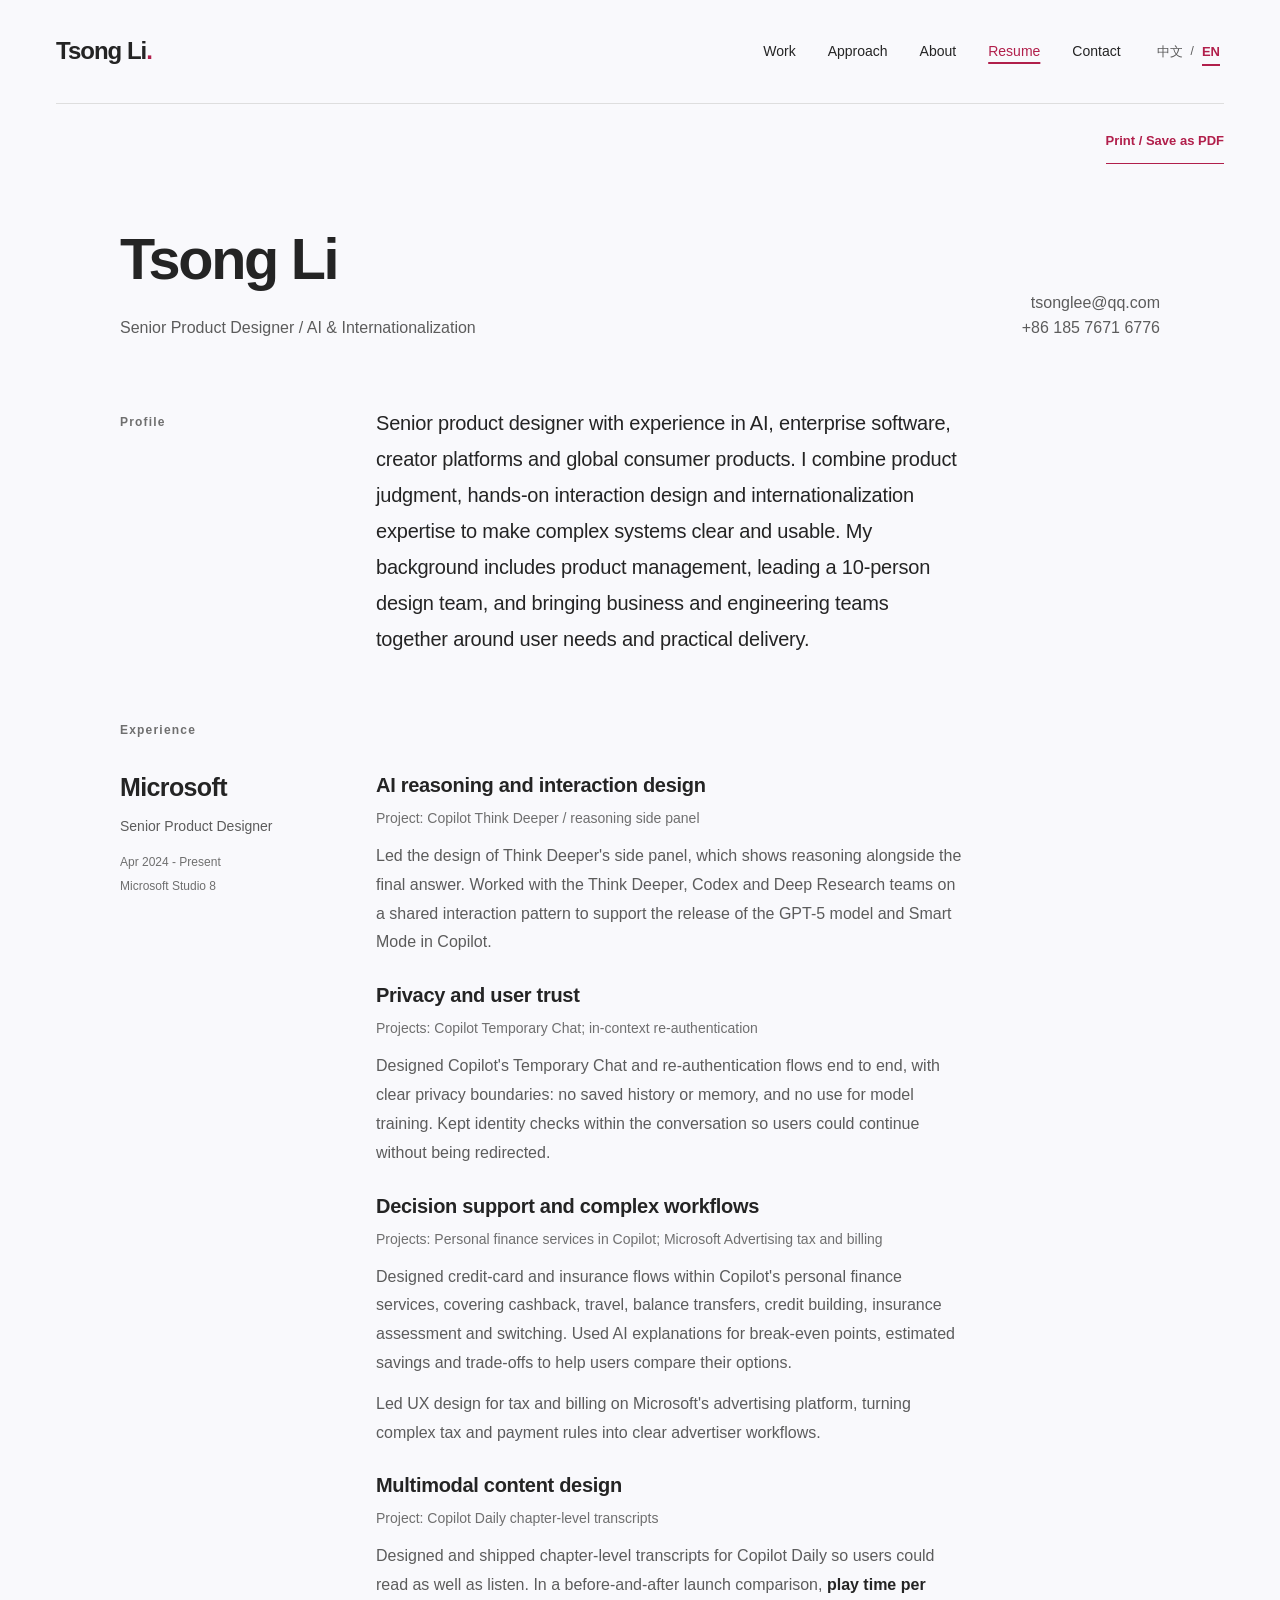
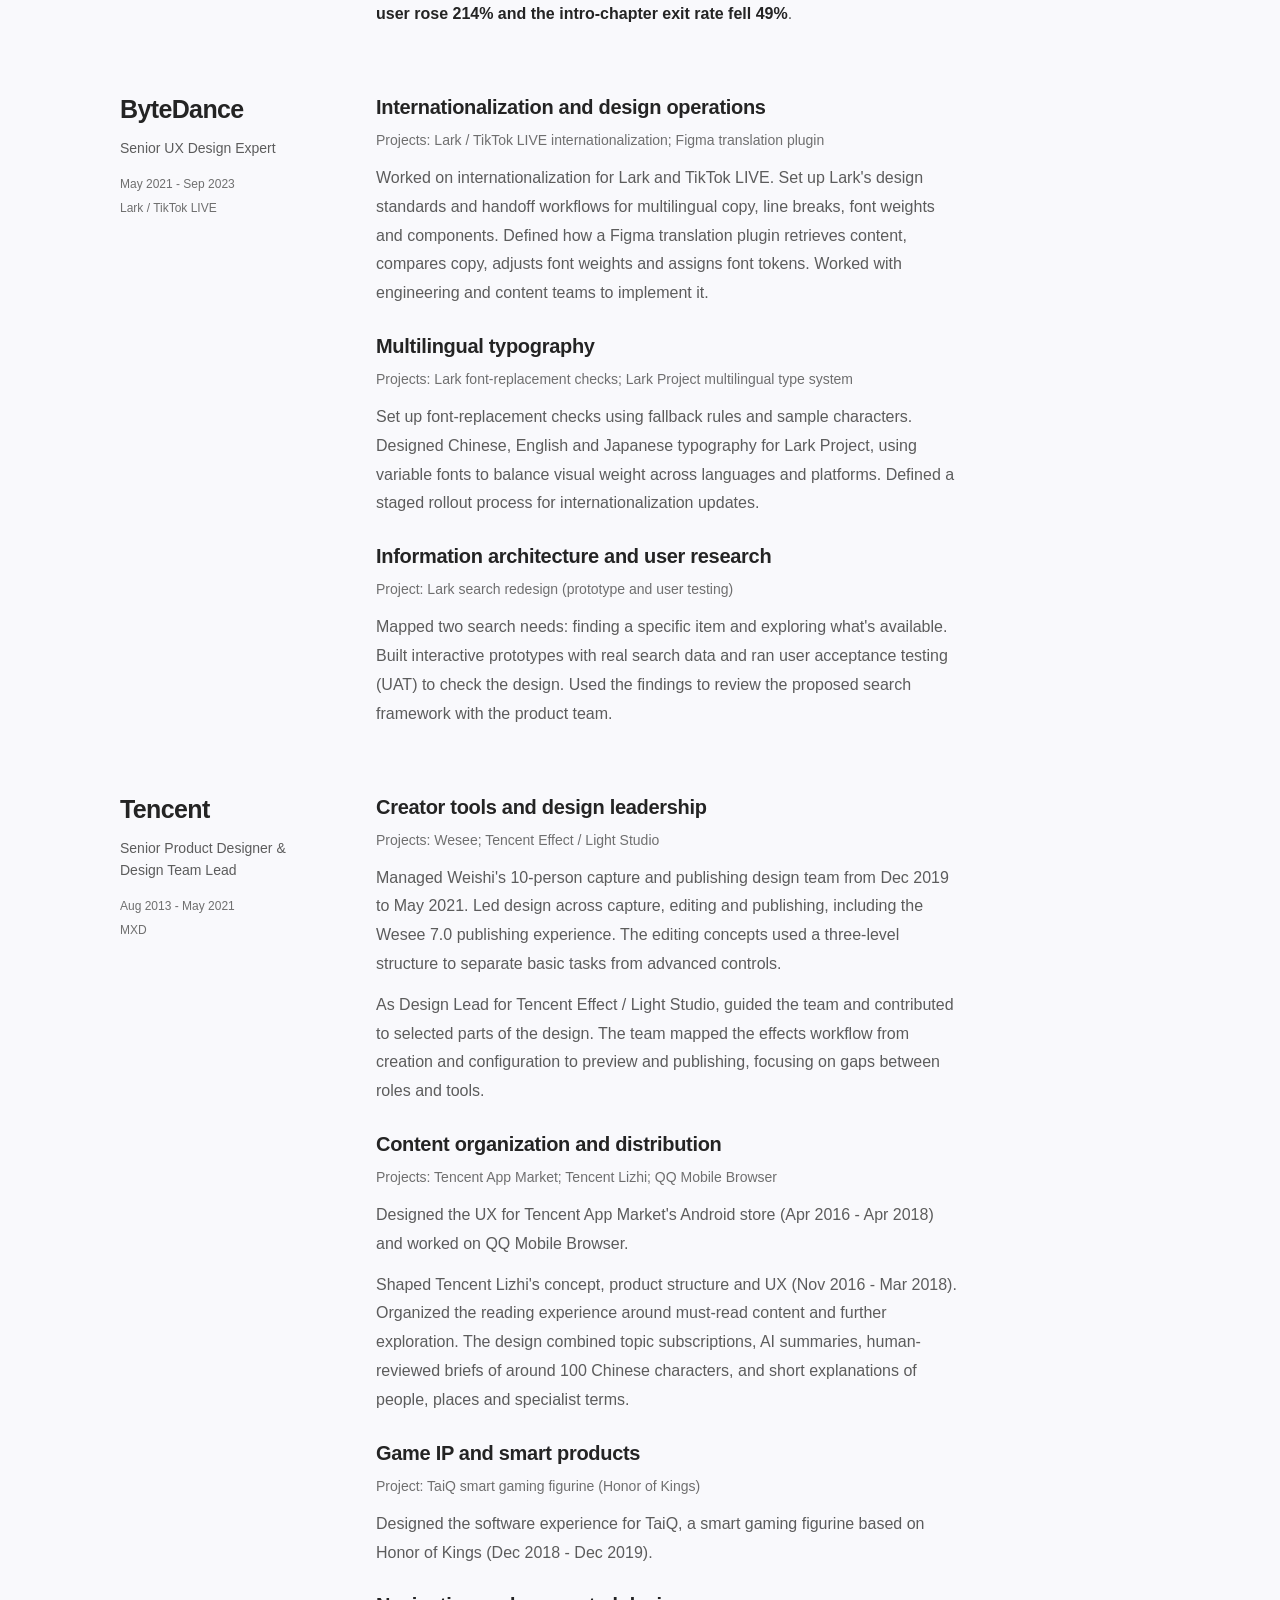
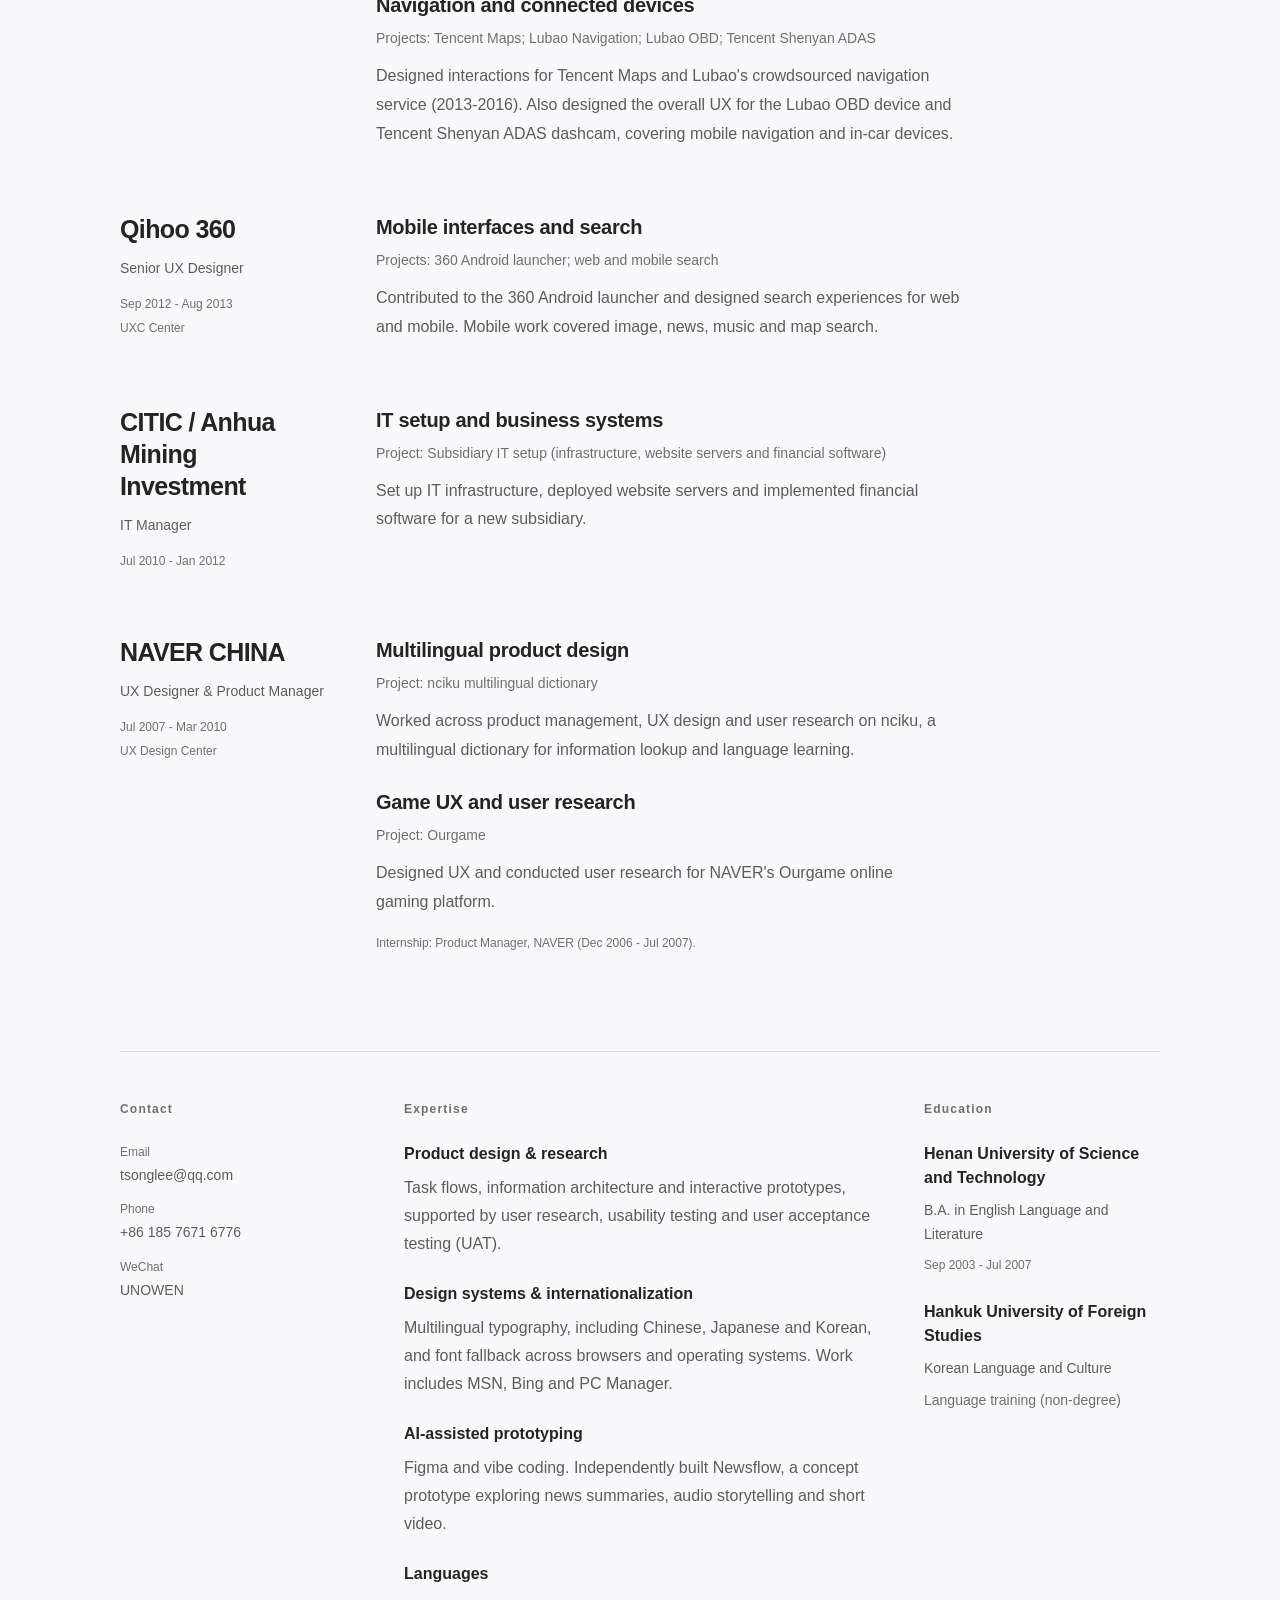
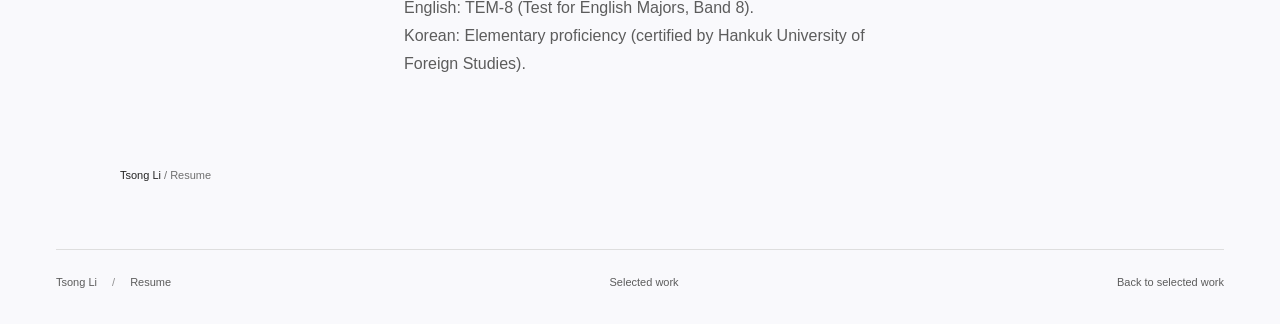
==== commit 1e077907: "Show Microsoft employment through present" ====
--- a/resume.html
+++ b/resume.html
@@ -112,7 +112,7 @@
 
               <section class="job" aria-labelledby="en-microsoft-heading">
                 <header class="job-info"><h3 class="job-title" id="en-microsoft-heading">Microsoft <span class="job-role">Senior Product Designer</span></h3>
-<p class="job-meta"><span>Apr 2024 - Nov 2026 (currently employed)</span><span>Microsoft Studio 8</span></p></header>
+<p class="job-meta"><span>Apr 2024 - Present</span><span>Microsoft Studio 8</span></p></header>
                 <ul>
                   <li>
                     <strong>AI reasoning and interaction design</strong>
@@ -301,7 +301,7 @@
               </div>
               <section class="job" aria-labelledby="zh-job-one">
                 <header class="job-info"><h3 class="job-title" id="zh-job-one">Microsoft 微软 <span class="job-role">高级产品设计师</span></h3>
-<p class="job-meta">2024.04 &#8211; 2026.11（目前在职） <span aria-hidden="true">·</span> Microsoft Studio 8</p></header>
+<p class="job-meta">2024.04 &#8211; 至今 <span aria-hidden="true">·</span> Microsoft Studio 8</p></header>
                 <ul>
                   <li>
                     <strong>AI 可解释性与交互框架</strong>
